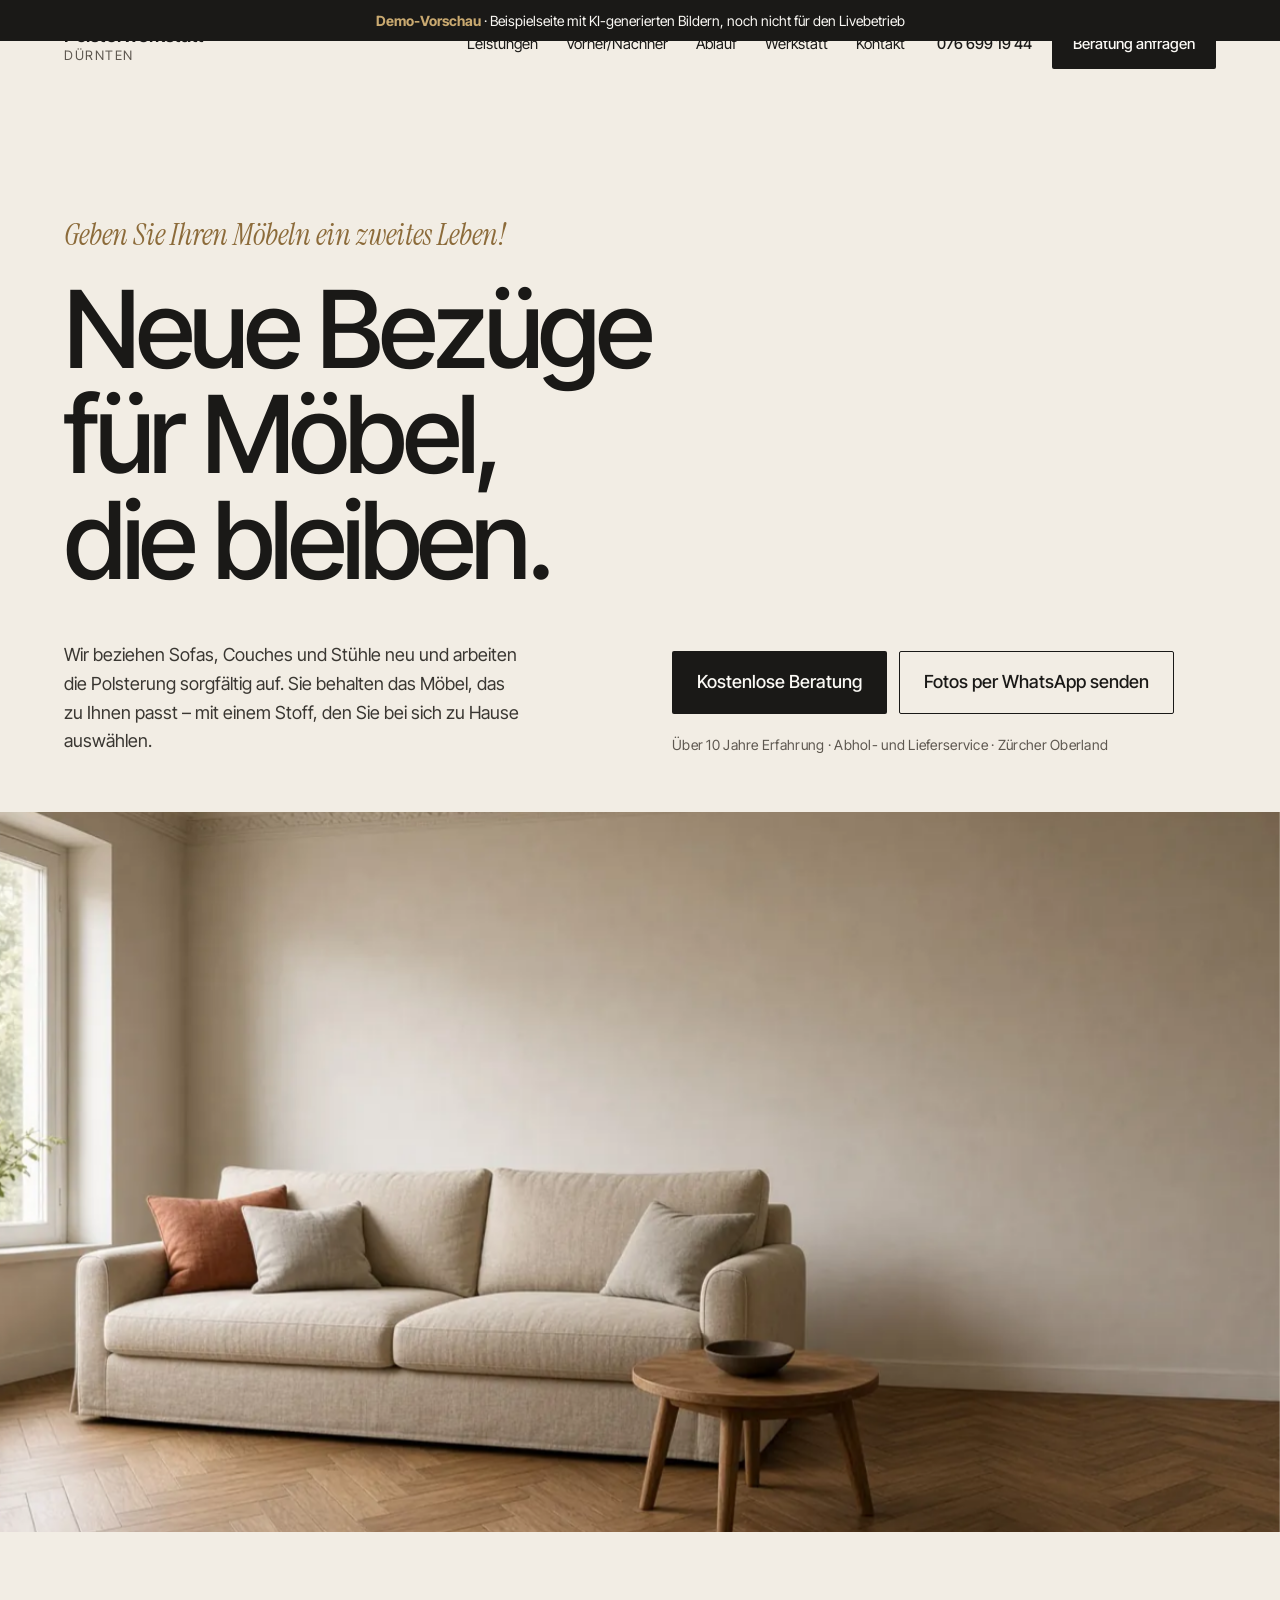
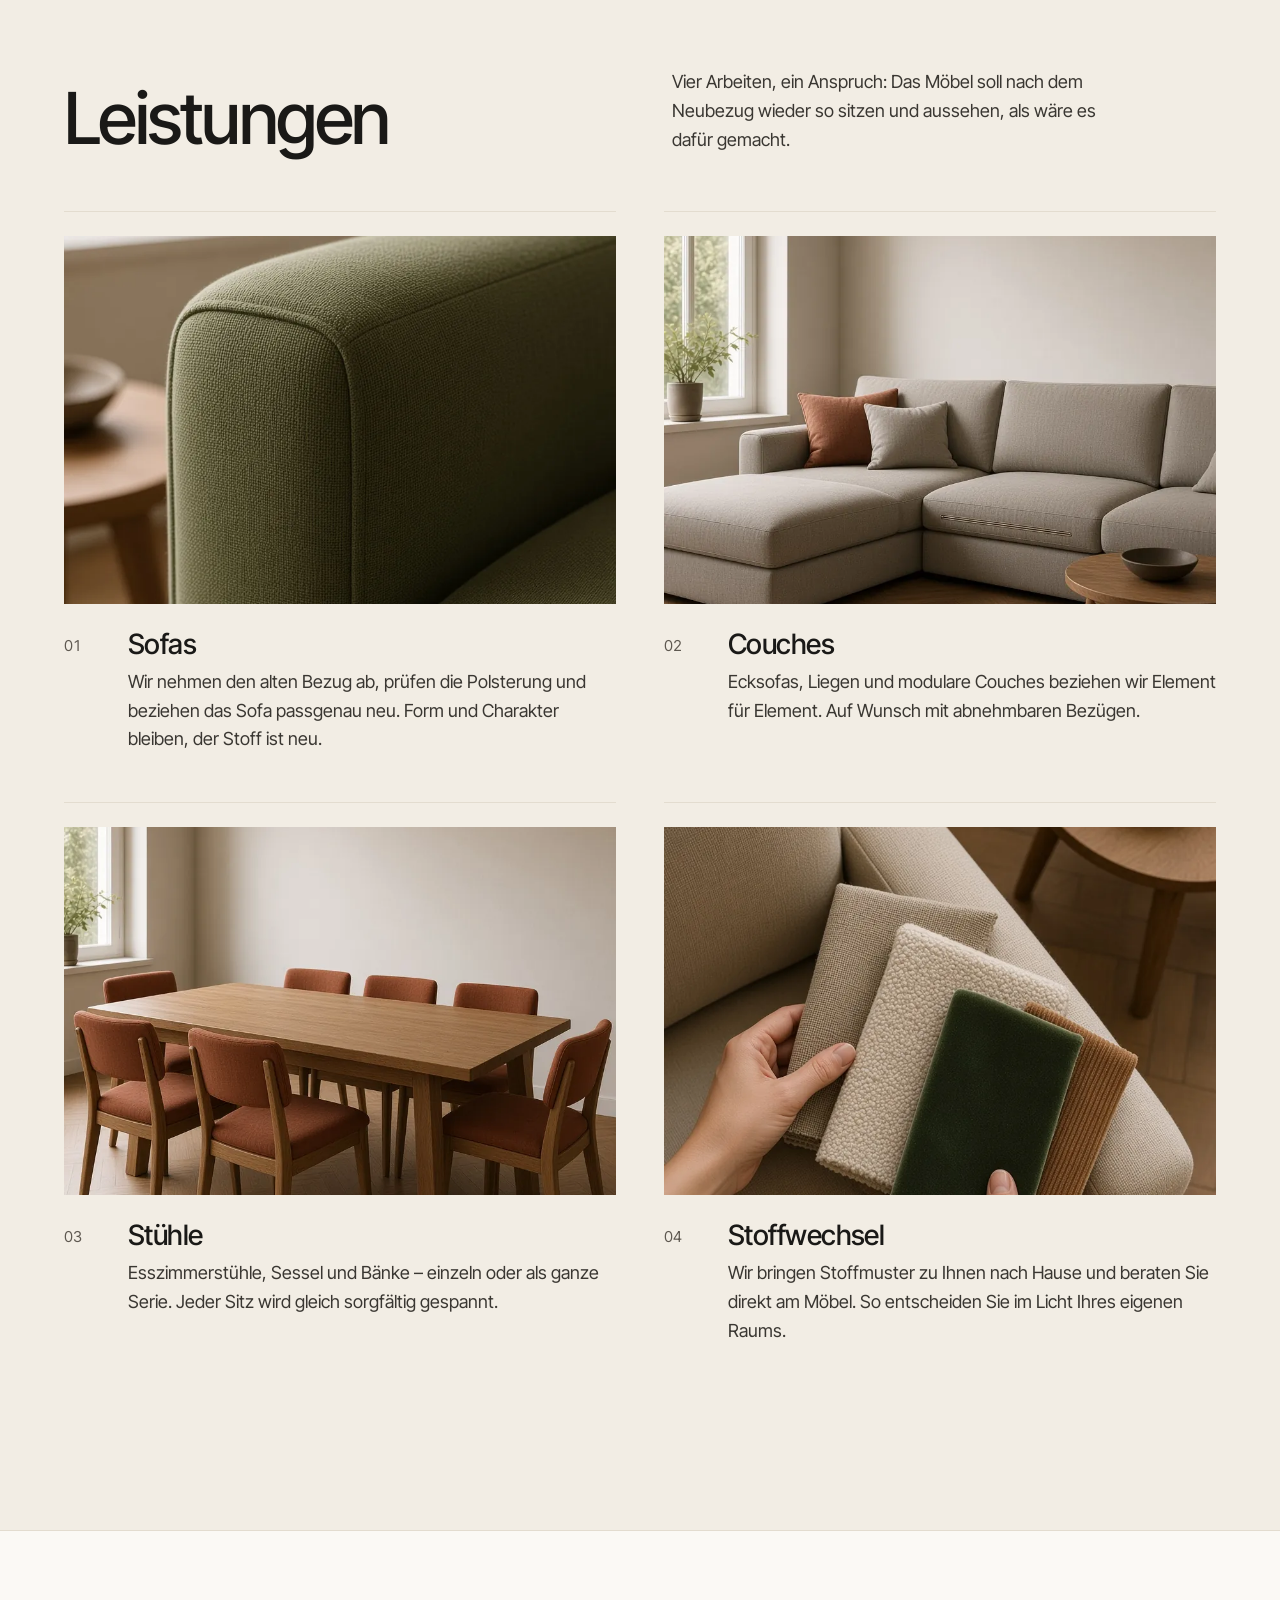
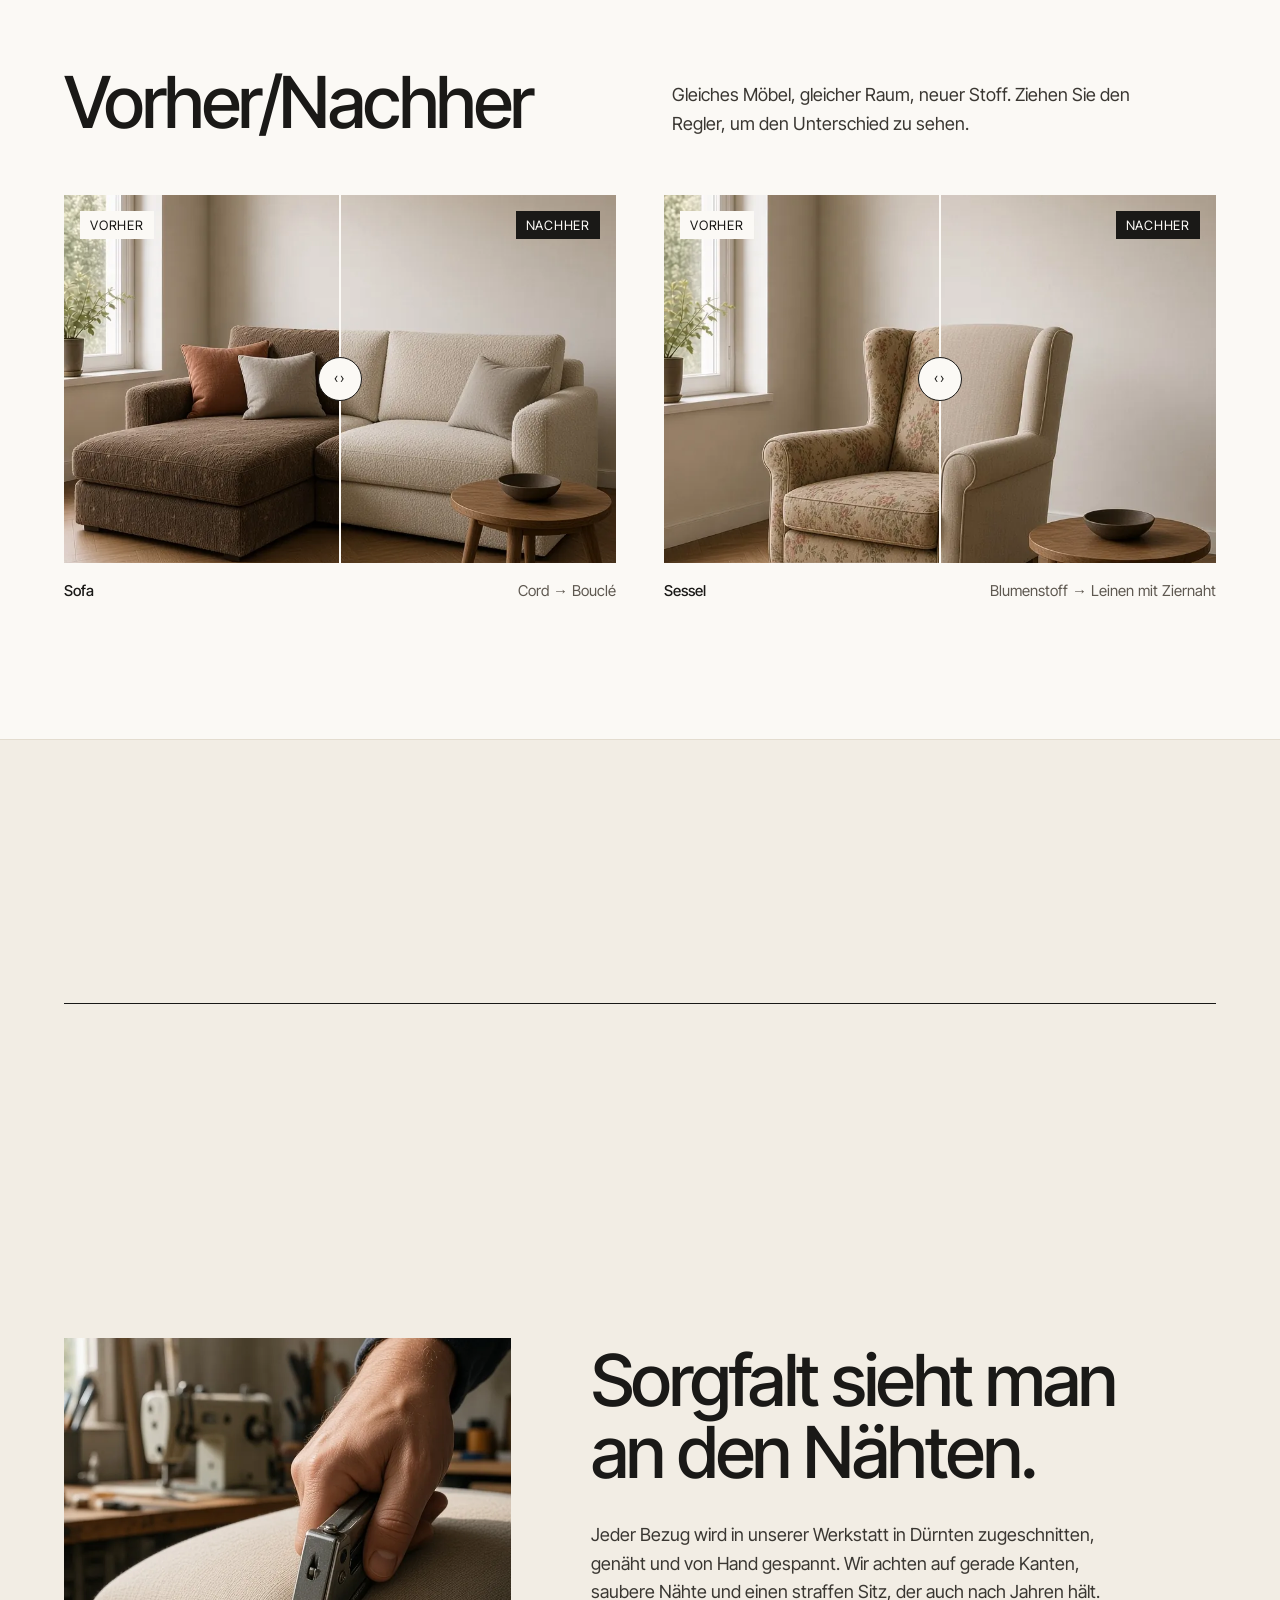
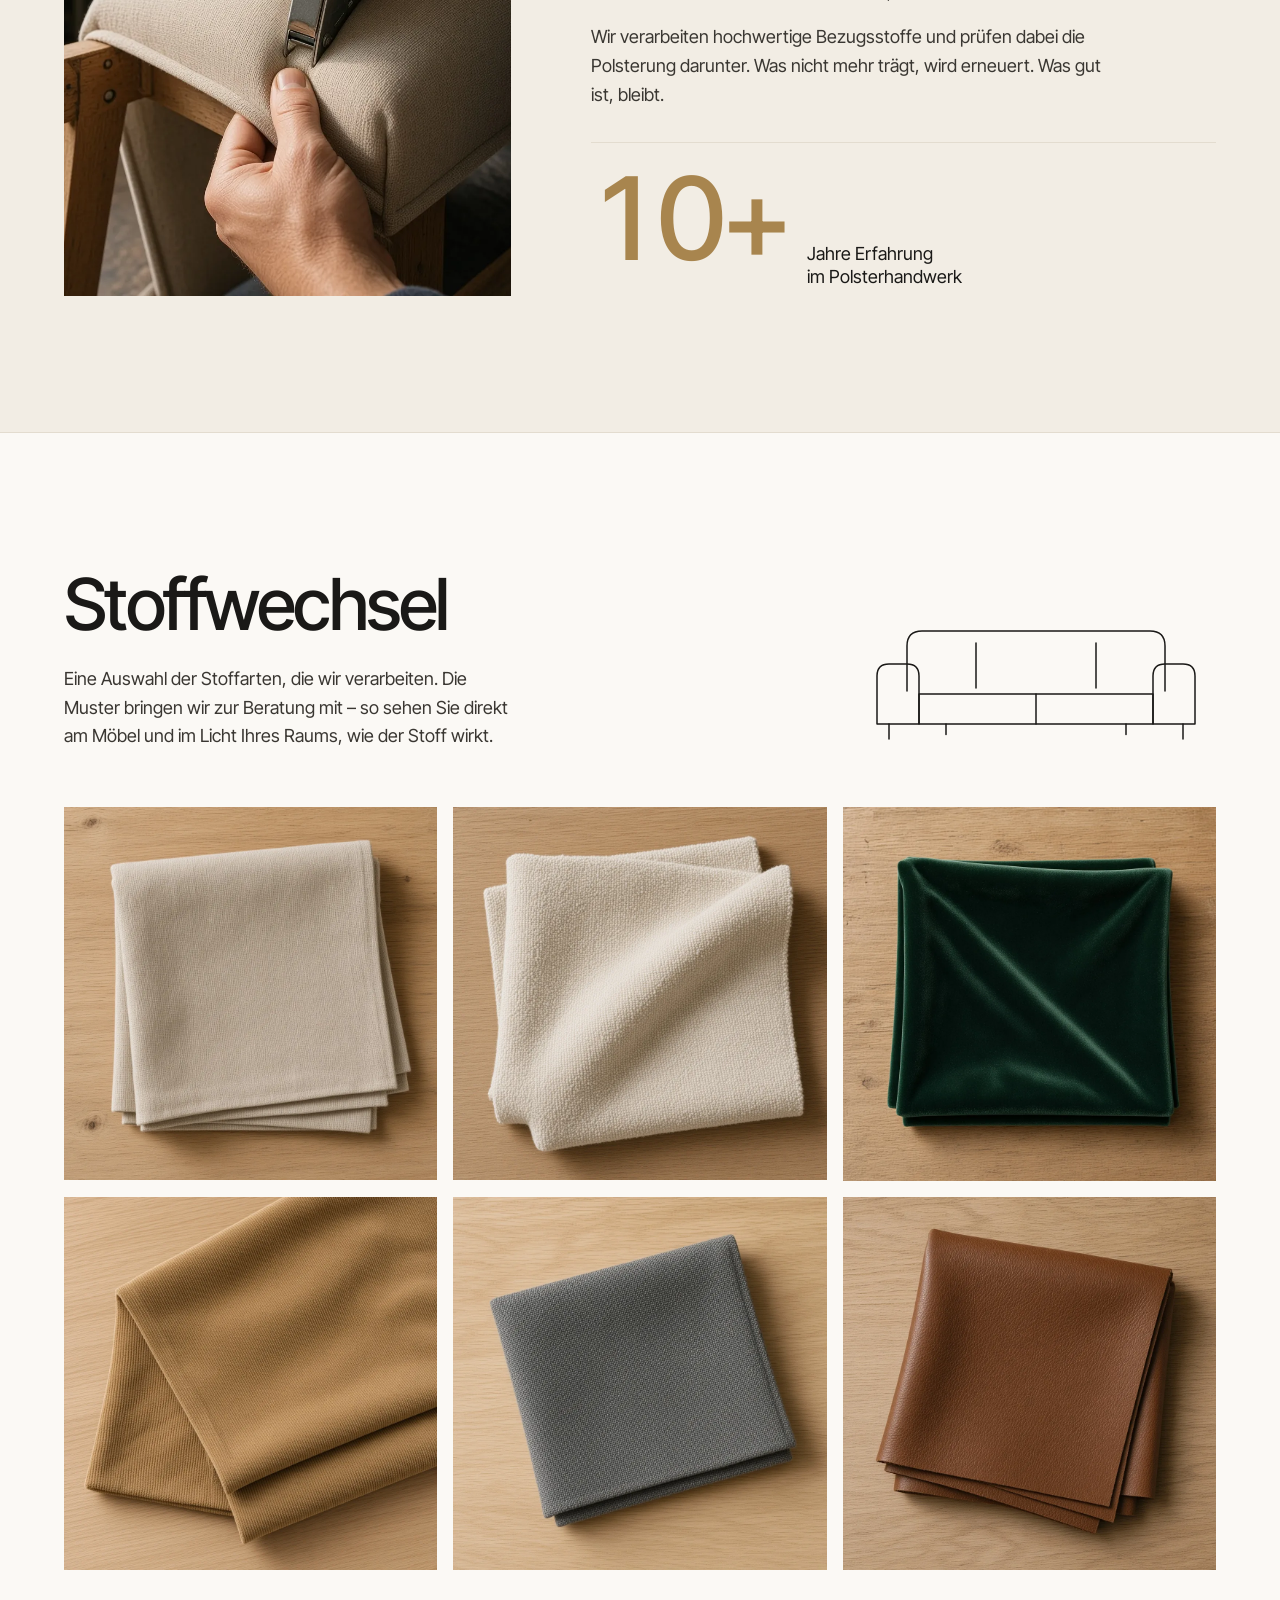
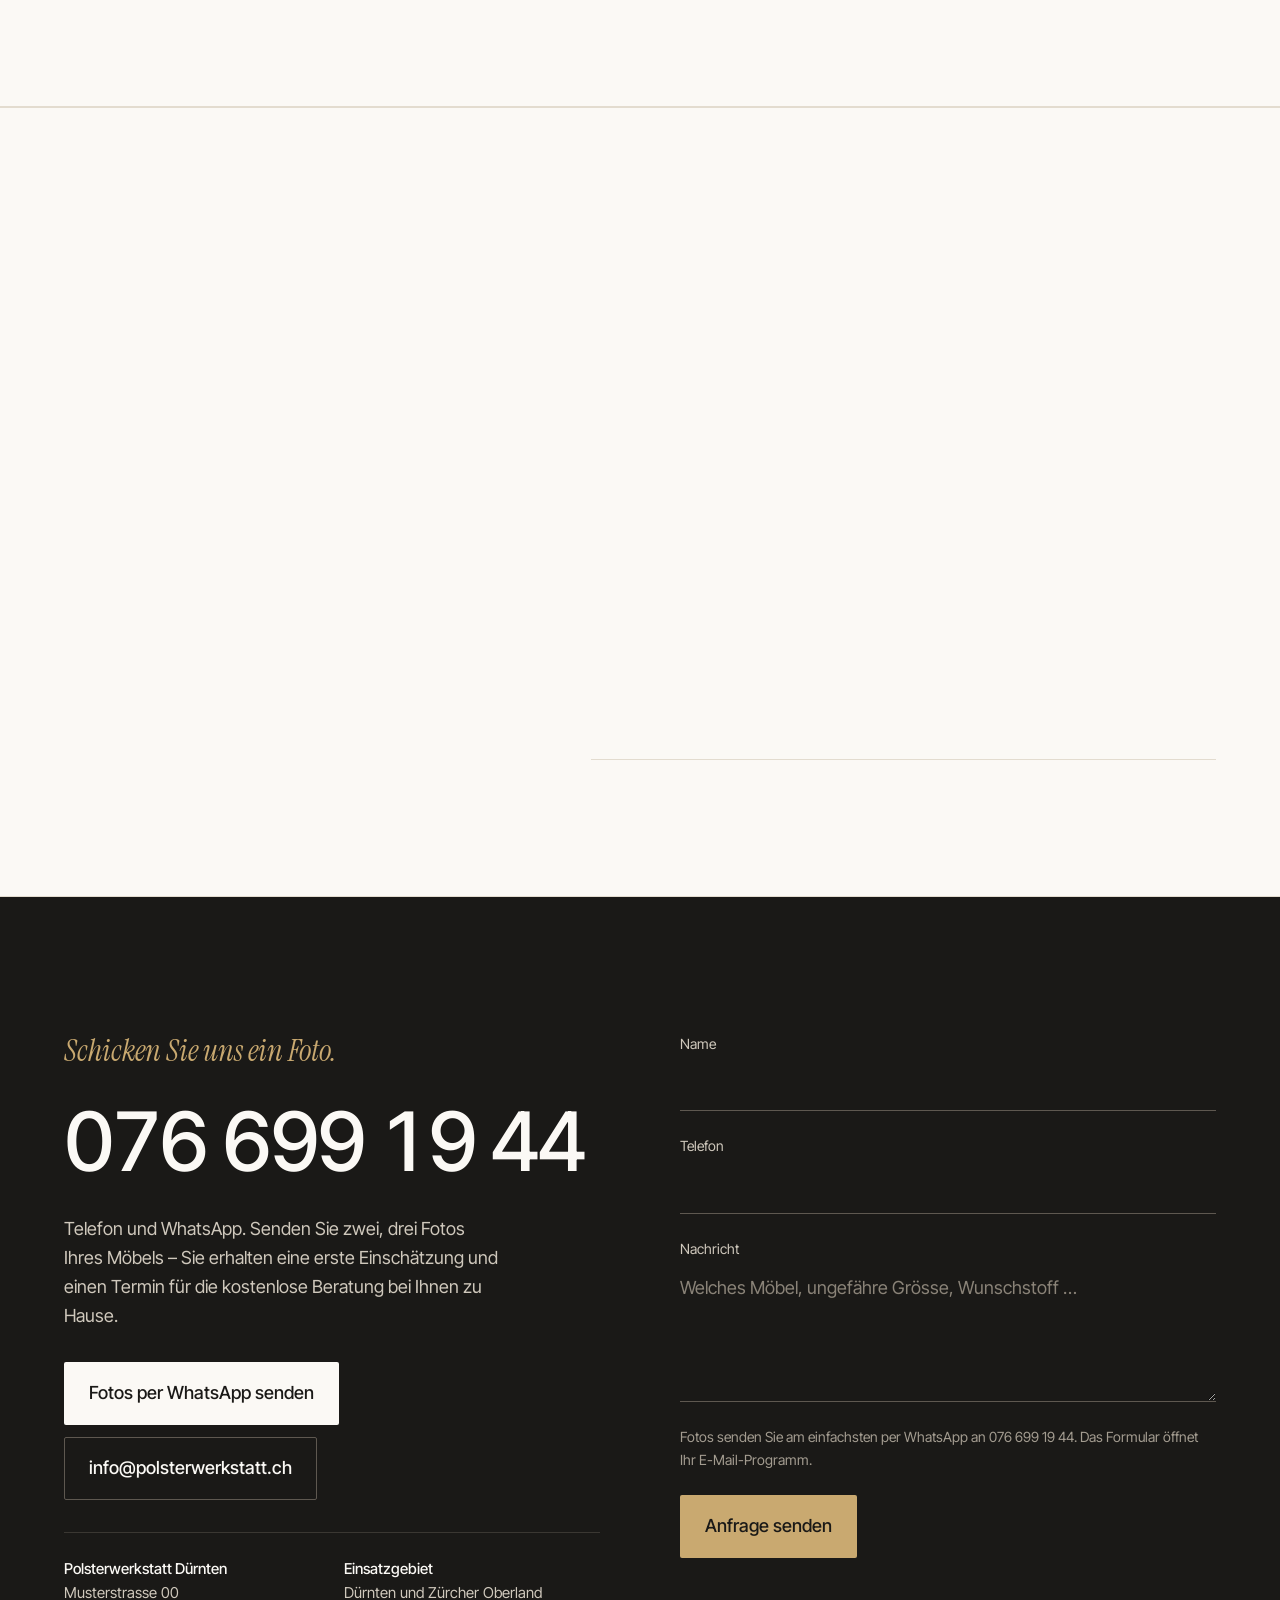
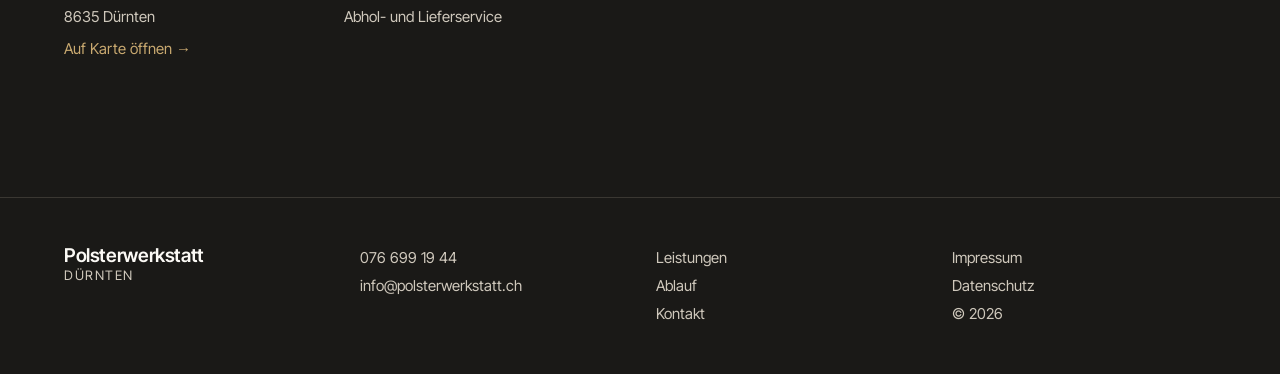
==== index.html @ 7016d3fe "Polsterwerkstatt Dürnten – Demo-Website" ====
<!DOCTYPE html>
<html lang="de-CH">
<head>
<meta charset="utf-8">
<meta name="viewport" content="width=device-width, initial-scale=1">
<title>Polsterwerkstatt Dürnten – Möbel neu beziehen im Zürcher Oberland</title>
<meta name="description" content="Sofas, Couches und Stühle neu beziehen. Kostenlose Beratung bei Ihnen zu Hause, Abhol- und Lieferservice. Über 10 Jahre Erfahrung. Dürnten und Zürcher Oberland.">
<meta property="og:type" content="website">
<meta property="og:title" content="Polsterwerkstatt Dürnten">
<meta property="og:description" content="Geben Sie Ihren Möbeln ein zweites Leben! Neubezug von Sofas, Couches und Stühlen im Zürcher Oberland.">
<meta property="og:image" content="assets/img/og-bild.jpg">
<meta property="og:locale" content="de_CH">
<meta name="theme-color" content="#F2EDE4">
<link rel="icon" href="assets/favicon.svg" type="image/svg+xml">
<link rel="preload" href="assets/fonts/InterTight-Variable.woff2" as="font" type="font/woff2" crossorigin>
<link rel="preload" href="assets/img/hero-leinensofa.webp" as="image" fetchpriority="high">
<link rel="stylesheet" href="styles.css">
<script>document.documentElement.classList.add("js")</script>
<script type="application/ld+json">
{"@context":"https://schema.org","@type":"LocalBusiness","name":"Polsterwerkstatt Dürnten","description":"Polsterarbeiten und Neubezug von Sofas, Couches und Stühlen. Kostenlose Beratung vor Ort, Abhol- und Lieferservice.","telephone":"+41766991944","email":"info@polsterwerkstatt.ch","address":{"@type":"PostalAddress","addressLocality":"Dürnten","postalCode":"8635","addressCountry":"CH"},"areaServed":["Dürnten","Zürcher Oberland"],"image":"assets/img/hero-leinensofa.webp","priceRange":"auf Anfrage"}
</script>
</head>
<body>
<div style="position:relative;z-index:60;background:#1A1917;color:#FBF9F5;font:14px/1.5 'Inter Tight','Helvetica Neue',Arial,sans-serif;text-align:center;padding:10px 16px">
<strong style="color:#C9A970">Demo-Vorschau</strong> · Beispielseite mit KI-generierten Bildern, noch nicht für den Livebetrieb
</div>

<a class="skip" href="#main">Zum Inhalt springen</a>

<header class="hdr" data-hdr>
  <div class="wrap hdr__in">
    <a href="#top" class="mark intro" style="--i:0"><span class="mark__a">Polsterwerkstatt</span><span class="mark__b">Dürnten</span></a>
    <nav class="hdr__nav" aria-label="Hauptnavigation">
      <a href="#leistungen">Leistungen</a><a href="#vorher-nachher">Vorher/Nachher</a><a href="#ablauf">Ablauf</a><a href="#werkstatt">Werkstatt</a><a href="#kontakt">Kontakt</a>
    </nav>
    <div class="hdr__cta">
      <a href="tel:+41766991944" class="hdr__tel">076 699 19 44</a>
      <a href="#kontakt" class="btn btn--dark" data-magnet>Beratung anfragen</a>
    </div>
    <a href="tel:+41766991944" class="hdr__call">Anrufen</a>
    <button class="hdr__burger" type="button" aria-expanded="false" aria-controls="menu" data-burger>Menü</button>
  </div>
</header>

<div class="menu" id="menu" hidden data-menu>
  <nav class="menu__nav" aria-label="Mobile Navigation">
    <a href="#leistungen">Leistungen</a><a href="#vorher-nachher">Vorher/Nachher</a><a href="#ablauf">Ablauf</a><a href="#werkstatt">Werkstatt</a><a href="#kontakt">Kontakt</a>
  </nav>
  <div class="menu__foot">
    <a href="tel:+41766991944" class="menu__tel">076 699 19 44</a>
    <a href="https://wa.me/41766991944?text=Gr%C3%BCezi%2C%20ich%20m%C3%B6chte%20ein%20M%C3%B6bel%20neu%20beziehen%20lassen.%20Hier%20ein%20paar%20Fotos%3A" class="btn btn--dark">Fotos per WhatsApp senden</a>
  </div>
</div>

<main id="main">
<section class="hero" id="top">
  <div class="wrap">
    <p class="claim intro" style="--i:1">Geben Sie Ihren Möbeln ein zweites Leben!</p>
    <h1 class="hero__h intro" style="--i:2">Neue Bezüge für Möbel, die bleiben.</h1>
    <div class="hero__row intro" style="--i:3">
      <p class="lead">Wir beziehen Sofas, Couches und Stühle neu und arbeiten die Polsterung sorgfältig auf. Sie behalten das Möbel, das zu Ihnen passt – mit einem Stoff, den Sie bei sich zu Hause auswählen.</p>
      <div class="hero__act">
        <div class="btns">
          <a href="#kontakt" class="btn btn--dark" data-magnet>Kostenlose Beratung</a>
          <a href="https://wa.me/41766991944?text=Gr%C3%BCezi%2C%20ich%20m%C3%B6chte%20ein%20M%C3%B6bel%20neu%20beziehen%20lassen.%20Hier%20ein%20paar%20Fotos%3A" class="btn btn--line" data-magnet>Fotos per WhatsApp senden</a>
        </div>
        <p class="trust">Über 10 Jahre Erfahrung · Abhol- und Lieferservice · Zürcher Oberland</p>
      </div>
    </div>
  </div>
  <div class="hero__img intro intro--img" style="--i:4">
    <img data-parallax src="assets/img/hero-leinensofa.webp" width="2400" height="1350" alt="Frisch mit hellem Leinen bezogenes Sofa in einer Stube mit Parkett und Tageslicht" fetchpriority="high">
  </div>
</section>

<section class="sec" id="leistungen">
  <div class="wrap">
    <div class="sec__head rv"><h2 class="h2">Leistungen</h2><p class="lead">Vier Arbeiten, ein Anspruch: Das Möbel soll nach dem Neubezug wieder so sitzen und aussehen, als wäre es dafür gemacht.</p></div>
    <div class="svc">
      <article class="svc__it rv"><div class="svc__img"><img src="assets/img/leistung-sofa.webp" width="1600" height="1067" loading="lazy" alt="Armlehne eines neu bezogenen Sofas in olivgrünem Leinen"></div><div class="svc__tx"><span class="num">01</span><div><h3>Sofas</h3><p>Wir nehmen den alten Bezug ab, prüfen die Polsterung und beziehen das Sofa passgenau neu. Form und Charakter bleiben, der Stoff ist neu.</p></div></div></article>
      <article class="svc__it rv"><div class="svc__img"><img src="assets/img/leistung-couch.webp" width="1600" height="1067" loading="lazy" alt="Grosse Ecksofa-Couch in warmgrauem Webstoff"></div><div class="svc__tx"><span class="num">02</span><div><h3>Couches</h3><p>Ecksofas, Liegen und modulare Couches beziehen wir Element für Element. Auf Wunsch mit abnehmbaren Bezügen.</p></div></div></article>
      <article class="svc__it rv"><div class="svc__img"><img src="assets/img/leistung-stuehle.webp" width="1600" height="1067" loading="lazy" alt="Sechs Esszimmerstühle mit neuen Sitzbezügen um einen Eichentisch"></div><div class="svc__tx"><span class="num">03</span><div><h3>Stühle</h3><p>Esszimmerstühle, Sessel und Bänke – einzeln oder als ganze Serie. Jeder Sitz wird gleich sorgfältig gespannt.</p></div></div></article>
      <article class="svc__it rv"><div class="svc__img"><img src="assets/img/leistung-stoffwechsel.webp" width="1600" height="1067" loading="lazy" alt="Hände legen Stoffmuster auf die Armlehne eines Sofas"></div><div class="svc__tx"><span class="num">04</span><div><h3>Stoffwechsel</h3><p>Wir bringen Stoffmuster zu Ihnen nach Hause und beraten Sie direkt am Möbel. So entscheiden Sie im Licht Ihres eigenen Raums.</p></div></div></article>
    </div>
  </div>
</section>

<section class="sec sec--paper" id="vorher-nachher">
  <div class="wrap">
    <div class="sec__head rv"><h2 class="h2">Vorher/Nachher</h2><p class="lead">Gleiches Möbel, gleicher Raum, neuer Stoff. Ziehen Sie den Regler, um den Unterschied zu sehen.</p></div>
    <div class="ba-grid">
      <figure class="rv">
        <div class="ba" data-ba style="--p:50%">
          <img src="assets/img/sofa-nachher.webp" width="1600" height="1067" loading="lazy" alt="Sofa nach dem Neubezug in hellem Bouclé">
          <img class="ba__before" src="assets/img/sofa-vorher.webp" width="1600" height="1067" loading="lazy" alt="Dasselbe Sofa vorher in abgenutztem dunklem Cord">
          <span class="ba__tag">Vorher</span><span class="ba__tag ba__tag--r">Nachher</span>
          <div class="ba__h" role="slider" tabindex="0" aria-label="Vorher/Nachher Sofa" aria-valuemin="0" aria-valuemax="100" aria-valuenow="50"><span class="ba__knob">‹›</span></div>
        </div>
        <figcaption><b>Sofa</b><span>Cord → Bouclé</span></figcaption>
      </figure>
      <figure class="rv">
        <div class="ba" data-ba style="--p:50%">
          <img src="assets/img/sessel-nachher.webp" width="1600" height="1067" loading="lazy" alt="Sessel nach dem Neubezug in Leinen mit Ziernaht">
          <img class="ba__before" src="assets/img/sessel-vorher.webp" width="1600" height="1067" loading="lazy" alt="Derselbe Sessel vorher mit altem Blumenstoff">
          <span class="ba__tag">Vorher</span><span class="ba__tag ba__tag--r">Nachher</span>
          <div class="ba__h" role="slider" tabindex="0" aria-label="Vorher/Nachher Sessel" aria-valuemin="0" aria-valuemax="100" aria-valuenow="50"><span class="ba__knob">‹›</span></div>
        </div>
        <figcaption><b>Sessel</b><span>Blumenstoff → Leinen mit Ziernaht</span></figcaption>
      </figure>
    </div>
  </div>
</section>

<section class="sec" id="ablauf">
  <div class="wrap">
    <div class="sec__head rv"><h2 class="h2">So läuft es ab</h2><p class="lead">Vom ersten Foto bis zum fertigen Möbel in Ihrer Stube. Sie müssen nichts transportieren.</p></div>
    <ol class="steps">
      <li class="rv"><span class="steps__n">01</span><h3>Fotos senden</h3><p>Schicken Sie uns per WhatsApp zwei, drei Fotos Ihres Möbels. Sie erhalten eine erste Einschätzung.</p></li>
      <li class="rv"><span class="steps__n">02</span><h3>Beratung bei Ihnen</h3><p>Wir kommen kostenlos vorbei, schauen das Möbel an und zeigen Stoffmuster vor Ort.</p></li>
      <li class="rv"><span class="steps__n">03</span><h3>Abholung und Werkstatt</h3><p>Wir holen das Möbel ab und beziehen es in unserer Werkstatt in Dürnten neu.</p></li>
      <li class="rv"><span class="steps__n">04</span><h3>Lieferung und Montage</h3><p>Wir bringen es zurück und stellen es dort auf, wo es hingehört.</p></li>
    </ol>
  </div>
</section>

<section class="sec sec--top0" id="werkstatt">
  <div class="wrap ws">
    <div class="ws__img rv"><img src="assets/img/werkstatt-haende.webp" width="1280" height="1600" loading="lazy" alt="Hände spannen Polsterstoff über einen Holzrahmen in der Werkstatt"></div>
    <div class="ws__tx">
      <h2 class="h2 rv">Sorgfalt sieht man an den Nähten.</h2>
      <div class="rv prose"><p>Jeder Bezug wird in unserer Werkstatt in Dürnten zugeschnitten, genäht und von Hand gespannt. Wir achten auf gerade Kanten, saubere Nähte und einen straffen Sitz, der auch nach Jahren hält.</p><p>Wir verarbeiten hochwertige Bezugsstoffe und prüfen dabei die Polsterung darunter. Was nicht mehr trägt, wird erneuert. Was gut ist, bleibt.</p></div>
      <div class="count rv"><span class="count__n"><span data-count="10">10</span>+</span><span>Jahre Erfahrung<br>im Polsterhandwerk</span></div>
    </div>
  </div>
</section>

<section class="sec sec--paper" id="materialien">
  <div class="wrap">
    <div class="sec__head">
      <div class="rv"><h2 class="h2">Stoffwechsel</h2><p class="lead">Eine Auswahl der Stoffarten, die wir verarbeiten. Die Muster bringen wir zur Beratung mit – so sehen Sie direkt am Möbel und im Licht Ihres Raums, wie der Stoff wirkt.</p></div>
      <svg class="sofa" data-draw viewBox="0 0 240 112" aria-hidden="true" fill="none" stroke="currentColor" stroke-width="1" stroke-linecap="round" stroke-linejoin="round">
        <path d="M34 72V42q0-10 10-10h152q10 0 10 10v30"/><path d="M14 62q0-8 8-8h12q8 0 8 8v32H14z"/><path d="M198 62q0-8 8-8h12q8 0 8 8v32h-28z"/><path d="M42 74h156v20H42z"/><path d="M120 74v20M80 40v30M160 40v30"/><path d="M22 94v10M218 94v10M60 94v7M180 94v7"/>
      </svg>
    </div>
    <ul class="sw">
      <li class="rv"><img src="assets/img/stoff-leinen.webp" width="800" height="800" loading="lazy" alt="Stoffmuster Leinen"><span>Leinen</span></li>
      <li class="rv"><img src="assets/img/stoff-boucle.webp" width="800" height="800" loading="lazy" alt="Stoffmuster Bouclé"><span>Bouclé</span></li>
      <li class="rv"><img src="assets/img/stoff-samt.webp" width="800" height="800" loading="lazy" alt="Stoffmuster Samt"><span>Samt</span></li>
      <li class="rv"><img src="assets/img/stoff-cord.webp" width="800" height="800" loading="lazy" alt="Stoffmuster Cord"><span>Cord</span></li>
      <li class="rv"><img src="assets/img/stoff-struktur.webp" width="800" height="800" loading="lazy" alt="Stoffmuster Strukturgewebe"><span>Strukturgewebe</span></li>
      <li class="rv"><img src="assets/img/stoff-kunstleder.webp" width="800" height="800" loading="lazy" alt="Stoffmuster Kunstleder"><span>Kunstleder</span></li>
    </ul>
  </div>
</section>

<!-- Kundenstimmen: «hidden» entfernen, sobald echte Zitate vorliegen -->
<section class="sec sec--line" id="stimmen" hidden>
  <div class="wrap">
    <h2 class="h3 rv">Was Kundinnen und Kunden sagen</h2>
    <div class="quotes">
      <figure class="rv"><blockquote>«[[KUNDENSTIMME 1]]»</blockquote><figcaption>[[NAME, ORT]]</figcaption></figure>
      <figure class="rv"><blockquote>«[[KUNDENSTIMME 2]]»</blockquote><figcaption>[[NAME, ORT]]</figcaption></figure>
      <figure class="rv"><blockquote>«[[KUNDENSTIMME 3]]»</blockquote><figcaption>[[NAME, ORT]]</figcaption></figure>
    </div>
  </div>
</section>

<section class="sec sec--paper sec--line" id="fragen">
  <div class="wrap faq">
    <h2 class="h2 rv">Häufige Fragen</h2>
    <div class="faq__list">
      <details class="rv" open><summary>Was kostet ein Neubezug?</summary><p>Das hängt von Grösse, Form und Stoff ab. Nach Ihren Fotos geben wir eine erste Einschätzung, nach der Beratung vor Ort ein verbindliches Angebot. Preise auf Anfrage.</p></details>
      <details class="rv"><summary>Wie lange dauert es?</summary><p>Die Dauer richtet sich nach dem Möbel und der Verfügbarkeit des Stoffs. Den Termin für Abholung und Lieferung vereinbaren wir verbindlich mit Ihnen.</p></details>
      <details class="rv"><summary>Kann ich den Stoff selbst auswählen?</summary><p>Ja. Bei der Beratung zeigen wir Ihnen Muster direkt an Ihrem Möbel – von Leinen über Bouclé und Samt bis Kunstleder. Sie entscheiden in Ruhe.</p></details>
      <details class="rv"><summary>Holen Sie die Möbel ab?</summary><p>Ja. Wir holen Ihr Möbel ab und liefern es nach dem Neubezug wieder zu Ihnen – in Dürnten und im ganzen Zürcher Oberland.</p></details>
      <details class="rv"><summary>Ist die Beratung wirklich kostenlos?</summary><p>Ja. Wir kommen zu Ihnen nach Hause, schauen das Möbel an und zeigen Stoffmuster. Die Beratung ist kostenlos und unverbindlich.</p></details>
    </div>
  </div>
</section>

<section class="sec sec--ink" id="kontakt">
  <div class="wrap kt">
    <div class="kt__l rv">
      <p class="claim claim--light">Schicken Sie uns ein Foto.</p>
      <a href="tel:+41766991944" class="kt__tel">076 699 19 44</a>
      <p class="kt__p">Telefon und WhatsApp. Senden Sie zwei, drei Fotos Ihres Möbels – Sie erhalten eine erste Einschätzung und einen Termin für die kostenlose Beratung bei Ihnen zu Hause.</p>
      <div class="btns">
        <a href="https://wa.me/41766991944?text=Gr%C3%BCezi%2C%20ich%20m%C3%B6chte%20ein%20M%C3%B6bel%20neu%20beziehen%20lassen.%20Hier%20ein%20paar%20Fotos%3A" class="btn btn--light" data-magnet>Fotos per WhatsApp senden</a>
        <a href="mailto:info@polsterwerkstatt.ch" class="btn btn--ghost">info@polsterwerkstatt.ch</a>
      </div>
      <div class="kt__info">
        <div><b>Polsterwerkstatt Dürnten</b><span>Musterstrasse 00</span><span>8635 Dürnten</span><a href="https://www.google.com/maps/search/?api=1&amp;query=D%C3%BCrnten">Auf Karte öffnen →</a></div>
        <div><b>Einsatzgebiet</b><span>Dürnten und Zürcher Oberland</span><span>Abhol- und Lieferservice</span></div>
      </div>
    </div>
    <form class="form rv" data-form>
      <label>Name<input name="name" required autocomplete="name"></label>
      <label>Telefon<input name="tel" type="tel" required autocomplete="tel"></label>
      <label>Nachricht<textarea name="msg" rows="4" placeholder="Welches Möbel, ungefähre Grösse, Wunschstoff …"></textarea></label>
      <p class="form__hint">Fotos senden Sie am einfachsten per WhatsApp an 076 699 19 44. Das Formular öffnet Ihr E-Mail-Programm.</p>
      <button type="submit" class="btn btn--brass">Anfrage senden</button>
    </form>
  </div>
</section>
</main>

<footer class="ft" data-footer>
  <div class="wrap ft__in">
    <div class="mark mark--light"><span class="mark__a">Polsterwerkstatt</span><span class="mark__b">Dürnten</span></div>
    <div class="ft__col"><a href="tel:+41766991944">076 699 19 44</a><a href="mailto:info@polsterwerkstatt.ch">info@polsterwerkstatt.ch</a></div>
    <nav class="ft__col" aria-label="Footer"><a href="#leistungen">Leistungen</a><a href="#ablauf">Ablauf</a><a href="#kontakt">Kontakt</a></nav>
    <div class="ft__col"><a href="impressum.html">Impressum</a><a href="datenschutz.html">Datenschutz</a><span>© <span data-year>2026</span></span></div>
  </div>
</footer>

<a class="fab" data-fab href="https://wa.me/41766991944?text=Gr%C3%BCezi%2C%20ich%20m%C3%B6chte%20ein%20M%C3%B6bel%20neu%20beziehen%20lassen.%20Hier%20ein%20paar%20Fotos%3A">WhatsApp</a>

<script src="script.js" defer></script>
</body>
</html>
---- styles.css ----
@font-face{font-family:"Inter Tight";src:url("assets/fonts/InterTight-Variable.woff2") format("woff2");font-weight:100 900;font-display:swap}
@font-face{font-family:"Instrument Serif";src:url("assets/fonts/InstrumentSerif-Italic.woff2") format("woff2");font-style:italic;font-display:swap}
@font-face{font-family:"Instrument Serif";src:url("assets/fonts/InstrumentSerif-Regular.woff2") format("woff2");font-style:normal;font-display:swap}

:root{
  --leinen:#F2EDE4;--papier:#FBF9F5;--kohle:#1A1917;--text2:#3A3732;--muted:#5E5850;
  --messing:#A8854E;--messing-text:#8C6B3A;--messing-hell:#C9A970;--terra:#99503A;--linie:#E3DCCF;
  --sans:"Inter Tight","Helvetica Neue",Arial,sans-serif;--serif:"Instrument Serif",Georgia,serif;
  --ease:cubic-bezier(0.22,1,0.36,1);--pad:24px;--sec:88px;
}
@media (min-width:640px){:root{--sec:120px}}
@media (min-width:1024px){:root{--pad:64px;--sec:136px}}

*,*::before,*::after{box-sizing:border-box}
html{scroll-behavior:smooth;-webkit-text-size-adjust:100%}
body{margin:0;background:var(--leinen);color:var(--kohle);font:17px/1.6 var(--sans);-webkit-font-smoothing:antialiased}
@media (min-width:1024px){body{font-size:18px}}
img{display:block;max-width:100%;height:auto}
a{color:inherit;text-decoration:none}
a:hover{color:var(--terra)}
:focus-visible{outline:2px solid var(--terra);outline-offset:3px}
h1,h2,h3,p,ol,ul,figure,blockquote{margin:0}
.skip{position:absolute;left:-999px;top:8px;background:var(--kohle);color:var(--papier);padding:8px 12px;z-index:100}
.skip:focus{left:8px}
.wrap{max-width:1280px;margin:0 auto;padding:0 var(--pad)}
section[id]{scroll-margin-top:64px}

/* Wortmarke */
.mark{display:flex;flex-direction:column;line-height:1;margin-right:auto}
.mark__a{font-weight:600;font-size:19px;letter-spacing:-0.02em}
.mark__b{font-size:13px;letter-spacing:0.12em;text-transform:uppercase;color:var(--muted);margin-top:4px}
.mark--light .mark__a{color:var(--papier)}.mark--light .mark__b{color:#CFC8BC}

/* Buttons */
.btns{display:flex;flex-wrap:wrap;gap:12px}
.btn{display:inline-block;padding:16px 24px;border-radius:2px;font-weight:500;line-height:1.2;border:1px solid transparent;cursor:pointer;font:inherit;font-weight:500;
  transition:box-shadow .5s var(--ease),color .4s,transform .4s var(--ease),border-color .4s}
.btn--dark{background:var(--kohle);color:var(--papier);box-shadow:inset 0 0 0 0 var(--messing-text)}
.btn--dark:hover{color:var(--papier);box-shadow:inset 0 -4em 0 0 var(--messing-text)}
.btn--line{border-color:var(--kohle);box-shadow:inset 0 0 0 0 var(--kohle)}
.btn--line:hover{color:var(--papier);box-shadow:inset 0 -4em 0 0 var(--kohle)}
.btn--light{background:var(--papier);color:var(--kohle);box-shadow:inset 0 0 0 0 var(--messing-hell)}
.btn--light:hover{color:var(--kohle);box-shadow:inset 0 -4em 0 0 var(--messing-hell)}
.btn--ghost{border-color:var(--muted);color:var(--papier)}
.btn--ghost:hover{border-color:var(--papier);color:var(--papier)}
.btn--brass{background:var(--messing-hell);color:var(--kohle);box-shadow:inset 0 0 0 0 var(--papier)}
.btn--brass:hover{color:var(--kohle);box-shadow:inset 0 -4em 0 0 var(--papier)}

/* Header */
.hdr{position:fixed;inset:0 0 auto;z-index:50;border-bottom:1px solid transparent;transition:transform .6s var(--ease),background .4s,border-color .4s}
.hdr__in{height:72px;display:flex;align-items:center;gap:24px;transition:height .5s var(--ease)}
.hdr.is-scrolled{background:rgba(242,237,228,.97);border-color:var(--linie)}
.hdr.is-scrolled .hdr__in{height:60px}
.hdr.is-hidden{transform:translateY(-100%)}
.hdr__nav,.hdr__cta{display:none}
.hdr__call{font-size:15px;font-weight:500}
.hdr__burger{height:44px;padding:0 16px;border:1px solid var(--kohle);background:none;border-radius:2px;font:inherit;font-size:15px;cursor:pointer}
@media (min-width:1180px){
  .hdr__in{height:88px;gap:32px}.hdr.is-scrolled .hdr__in{height:64px}
  .hdr__nav{display:flex;gap:28px;font-size:15px}
  .hdr__cta{display:flex;align-items:center;gap:20px;overflow:hidden;max-width:420px;transition:max-width .6s var(--ease),opacity .4s}
  .hdr__cta .btn{padding:12px 20px;font-size:15px;white-space:nowrap}
  .hdr__tel{font-size:15px;font-weight:500;white-space:nowrap}
  .hdr.is-scrolled .hdr__cta{max-width:0;opacity:0}
  .hdr__call,.hdr__burger{display:none}
}
.menu{position:fixed;inset:0;z-index:40;background:var(--leinen);padding:120px var(--pad) 40px;display:flex;flex-direction:column;justify-content:space-between}
.menu[hidden]{display:none}
.menu__nav{display:flex;flex-direction:column;gap:8px;font-size:40px;font-weight:500;letter-spacing:-0.03em;line-height:1.15}
.menu__foot{display:flex;flex-direction:column;gap:12px;border-top:1px solid var(--linie);padding-top:24px}
.menu__tel{font-size:24px;font-weight:500}
.menu__foot .btn{text-align:center}

/* Typo */
.claim{font-family:var(--serif);font-style:italic;font-size:clamp(22px,2.4vw,30px);line-height:1.2;color:var(--messing-text)}
.claim--light{color:var(--messing-hell)}
.h2{font-weight:500;font-size:clamp(40px,5.6vw,80px);line-height:1;letter-spacing:-0.035em;text-wrap:balance}
.h3{font-weight:500;font-size:clamp(32px,3.6vw,48px);line-height:1.05;letter-spacing:-0.03em;margin-bottom:48px}
.lead{max-width:46ch;color:var(--text2)}
h3{font-weight:500;font-size:22px;letter-spacing:-0.015em;line-height:1.2;margin-bottom:8px}

/* Hero */
.hero{padding-top:128px}
@media (min-width:640px){.hero{padding-top:176px}}
.hero .claim{margin-bottom:24px}
.hero__h{font-weight:500;font-size:clamp(44px,8.4vw,112px);line-height:.98;letter-spacing:-0.04em;max-width:11ch;text-wrap:balance}
.hero__row{display:grid;gap:32px;margin-top:48px;padding-bottom:56px;align-items:end}
.hero__act{display:flex;flex-direction:column;gap:20px;align-items:flex-start}
.trust{font-size:14px;letter-spacing:.02em;color:var(--muted)}
.hero__img{position:relative;aspect-ratio:16/9;max-height:88vh;width:100%;overflow:hidden;background:var(--linie)}
.hero__img img{position:absolute;left:0;top:-4%;width:100%;height:108%;object-fit:cover;will-change:transform}
@media (min-width:1024px){.hero__row{grid-template-columns:1fr 1fr;gap:64px}}

/* Sektionen */
.sec{padding:var(--sec) 0}
.sec--top0{padding-top:0}
.sec--paper{background:var(--papier);border-top:1px solid var(--linie);border-bottom:1px solid var(--linie)}
.sec--line{border-top:1px solid var(--linie)}
.sec--ink{background:var(--kohle);color:var(--papier)}
.sec__head{display:grid;gap:24px;align-items:end;margin-bottom:56px}
.sec__head > div{display:flex;flex-direction:column;gap:24px}
@media (min-width:1024px){.sec__head{grid-template-columns:1fr 1fr;gap:64px}}

/* Leistungen */
.svc{display:grid;gap:0 48px}
@media (min-width:900px){.svc{grid-template-columns:1fr 1fr}}
.svc__it{position:relative;border-top:1px solid var(--linie);padding:24px 0 48px}
.svc__it::before{content:"";position:absolute;left:0;top:-1px;height:1px;width:0;background:var(--kohle);transition:width .7s var(--ease)}
.svc__img{aspect-ratio:3/2;overflow:hidden;background:var(--linie)}
.svc__img img{width:100%;height:100%;object-fit:cover;transition:transform .8s var(--ease)}
.svc__tx{display:grid;grid-template-columns:56px 1fr;gap:0 8px;margin-top:24px}
.svc__tx h3{font-size:28px;letter-spacing:-0.02em;line-height:1.15}
.svc__tx p{max-width:52ch;color:var(--text2)}
.num{font-size:15px;font-variant-numeric:tabular-nums;color:var(--muted);padding-top:6px;transition:color .4s}
@media (hover:hover){
  .svc__it:hover::before{width:100%}
  .svc__it:hover .svc__img img{transform:scale(1.04)}
  .svc__it:hover .num{color:var(--messing-text)}
}

/* Vorher/Nachher */
.ba-grid{display:grid;gap:48px}
@media (min-width:900px){.ba-grid{grid-template-columns:1fr 1fr}}
.ba{position:relative;aspect-ratio:3/2;overflow:hidden;background:var(--linie);user-select:none;touch-action:pan-y}
.ba img{position:absolute;inset:0;width:100%;height:100%;object-fit:cover;pointer-events:none}
.ba__before{clip-path:inset(0 calc(100% - var(--p)) 0 0)}
.ba__tag{position:absolute;left:16px;top:16px;padding:4px 10px;background:var(--papier);font-size:13px;letter-spacing:.06em;text-transform:uppercase}
.ba__tag--r{left:auto;right:16px;background:var(--kohle);color:var(--papier)}
.ba__h{position:absolute;top:0;bottom:0;left:var(--p);width:48px;margin-left:-24px;cursor:ew-resize;display:flex;justify-content:center;touch-action:none}
.ba__h::before{content:"";width:2px;height:100%;background:var(--papier)}
.ba__knob{position:absolute;top:50%;width:44px;height:44px;margin-top:-22px;border-radius:50%;background:var(--papier);border:1px solid var(--kohle);display:flex;align-items:center;justify-content:center;font-size:14px;letter-spacing:2px}
.ba-grid figcaption{display:flex;justify-content:space-between;gap:16px;margin-top:16px;font-size:15px;color:var(--muted)}
.ba-grid figcaption b{color:var(--kohle);font-weight:500}

/* Ablauf */
.steps{list-style:none;padding:0;display:grid;gap:40px;border-left:1px solid var(--kohle);margin-left:20px}
.steps li{position:relative;padding-left:40px}
.steps__n{position:absolute;left:-20px;top:-6px;width:40px;height:40px;border-radius:50%;background:var(--leinen);border:1px solid var(--kohle);display:flex;align-items:center;justify-content:center;font-size:14px;font-variant-numeric:tabular-nums}
.steps p{color:var(--text2);max-width:32ch}
@media (min-width:900px){
  .steps{grid-template-columns:repeat(4,minmax(0,1fr));border-left:0;border-top:1px solid var(--kohle);margin-left:0}
  .steps li{padding:48px 0 0}
  .steps__n{left:0;top:-20px}
}

/* Werkstatt */
.ws{display:grid;gap:48px;align-items:center}
.ws__img{aspect-ratio:4/5;max-height:760px;overflow:hidden;background:var(--linie)}
.ws__img img{width:100%;height:100%;object-fit:cover}
.ws__tx{display:flex;flex-direction:column;gap:32px}
.prose{display:flex;flex-direction:column;gap:16px;max-width:52ch;color:var(--text2)}
.count{display:flex;align-items:baseline;gap:20px;border-top:1px solid var(--linie);padding-top:24px;line-height:1.3}
.count__n{font-size:clamp(72px,9vw,128px);font-weight:500;letter-spacing:-0.05em;line-height:.9;color:var(--messing);font-variant-numeric:tabular-nums}
@media (min-width:900px){.ws{grid-template-columns:5fr 7fr;gap:80px}}

/* Stoffe */
.sofa{width:100%;max-width:360px;justify-self:end;color:var(--kohle);overflow:visible}
.sw{list-style:none;padding:0;display:grid;grid-template-columns:repeat(2,minmax(0,1fr));gap:16px}
@media (min-width:640px){.sw{grid-template-columns:repeat(3,minmax(0,1fr))}}
.sw li{position:relative;aspect-ratio:1;overflow:hidden;background:var(--linie)}
.sw img{width:100%;height:100%;object-fit:cover;transition:transform .8s var(--ease)}
.sw li::after{content:"";position:absolute;inset:0;border:1px solid var(--kohle);opacity:0;transition:opacity .4s}
.sw span{position:absolute;left:0;right:0;bottom:0;padding:12px 16px;background:var(--papier);font-size:15px;font-weight:500}
@media (hover:hover){
  .sw span{transform:translateY(101%);transition:transform .6s var(--ease)}
  .sw li:hover img{transform:scale(1.06)}
  .sw li:hover::after{opacity:1}
  .sw li:hover span{transform:none}
}

/* Stimmen */
.quotes{display:grid;gap:0 48px}
@media (min-width:900px){.quotes{grid-template-columns:repeat(3,1fr)}}
.quotes figure{border-top:1px solid var(--linie);padding:32px 0}
.quotes blockquote{font-family:var(--serif);font-size:clamp(24px,2.2vw,30px);line-height:1.25}
.quotes figcaption{margin-top:20px;font-size:15px;color:var(--muted)}

/* FAQ */
.faq{display:grid;gap:40px 80px;align-items:start}
@media (min-width:1024px){.faq{grid-template-columns:5fr 7fr}}
.faq__list{border-bottom:1px solid var(--linie)}
.faq details{border-top:1px solid var(--linie)}
.faq summary{list-style:none;display:flex;justify-content:space-between;align-items:center;gap:24px;padding:24px 0;cursor:pointer;font-size:20px;font-weight:500;letter-spacing:-0.01em}
.faq summary::-webkit-details-marker{display:none}
.faq summary::after{content:"+";font-size:24px;font-weight:400;line-height:1;transition:transform .5s var(--ease)}
.faq details[open] summary::after{transform:rotate(45deg)}
.faq summary:hover{color:var(--terra)}
.faq details p{padding:0 48px 24px 0;max-width:60ch;color:var(--text2)}

/* Kontakt */
.kt{display:grid;gap:56px 80px}
@media (min-width:1024px){.kt{grid-template-columns:1fr 1fr}}
.kt__l{display:flex;flex-direction:column;gap:32px}
.kt__tel{font-weight:500;font-size:clamp(44px,6.4vw,92px);line-height:1;letter-spacing:-0.04em;font-variant-numeric:tabular-nums}
.kt__tel:hover{color:var(--messing-hell)}
.kt__p{max-width:44ch;color:#CFC8BC}
.kt__info{display:grid;grid-template-columns:repeat(auto-fit,minmax(180px,1fr));gap:24px;border-top:1px solid #3A3732;padding-top:24px;font-size:15px;color:#CFC8BC}
.kt__info div{display:flex;flex-direction:column}
.kt__info b{color:var(--papier);font-weight:500}
.kt__info a{color:var(--messing-hell);margin-top:8px}
.form{display:flex;flex-direction:column;gap:24px}
.form label{display:flex;flex-direction:column;gap:4px;font-size:14px;color:#CFC8BC}
.form input,.form textarea{background:transparent;border:0;border-bottom:1px solid var(--muted);padding:10px 0 12px;font:inherit;font-size:18px;color:var(--papier);border-radius:0;resize:vertical}
.form input:focus,.form textarea:focus{outline:none;border-bottom-color:var(--messing-hell)}
.form textarea::placeholder{color:#8A8378}
.form__hint{font-size:14px;color:#A39C90}
.form .btn{align-self:flex-start}

/* Footer */
.ft{background:var(--kohle);color:#CFC8BC;border-top:1px solid #3A3732}
.ft__in{padding-top:48px;padding-bottom:48px;display:grid;grid-template-columns:repeat(auto-fit,minmax(200px,1fr));gap:32px;font-size:15px}
.ft__col{display:flex;flex-direction:column;gap:4px}
.ft a:hover{color:var(--papier)}

/* WhatsApp-Button */
.fab{position:fixed;right:24px;bottom:24px;z-index:30;padding:14px 20px;background:var(--kohle);color:var(--papier);border-radius:2px;font-size:15px;font-weight:500;box-shadow:0 2px 8px rgba(26,25,23,.18);opacity:0;transform:translateY(16px);pointer-events:none;transition:opacity .5s,transform .6s var(--ease)}
.fab.is-on{opacity:1;transform:none;pointer-events:auto}
.fab:hover{color:var(--messing-hell)}

/* Bewegung */
.js .intro{opacity:0;transform:translateY(16px)}
.js .intro--img{transform:none}
.js .is-in.intro,.js .intro.is-in{opacity:1;transform:none;transition:opacity .8s var(--ease) calc(var(--i)*140ms),transform .8s var(--ease) calc(var(--i)*140ms)}
.js .intro--img.is-in{transition-delay:720ms}
.js .rv{opacity:0;transform:translateY(24px)}
.js .rv.is-in{opacity:1;transform:none;transition:opacity .7s var(--ease) var(--d,0ms),transform .7s var(--ease) var(--d,0ms)}

@media (prefers-reduced-motion:reduce){
  html{scroll-behavior:auto}
  *,*::before,*::after{transition-duration:1ms!important;transition-delay:0ms!important}
  .js .intro,.js .rv{transform:none!important}
  .js .intro.is-in,.js .rv.is-in{transition:opacity .4s linear!important}
}
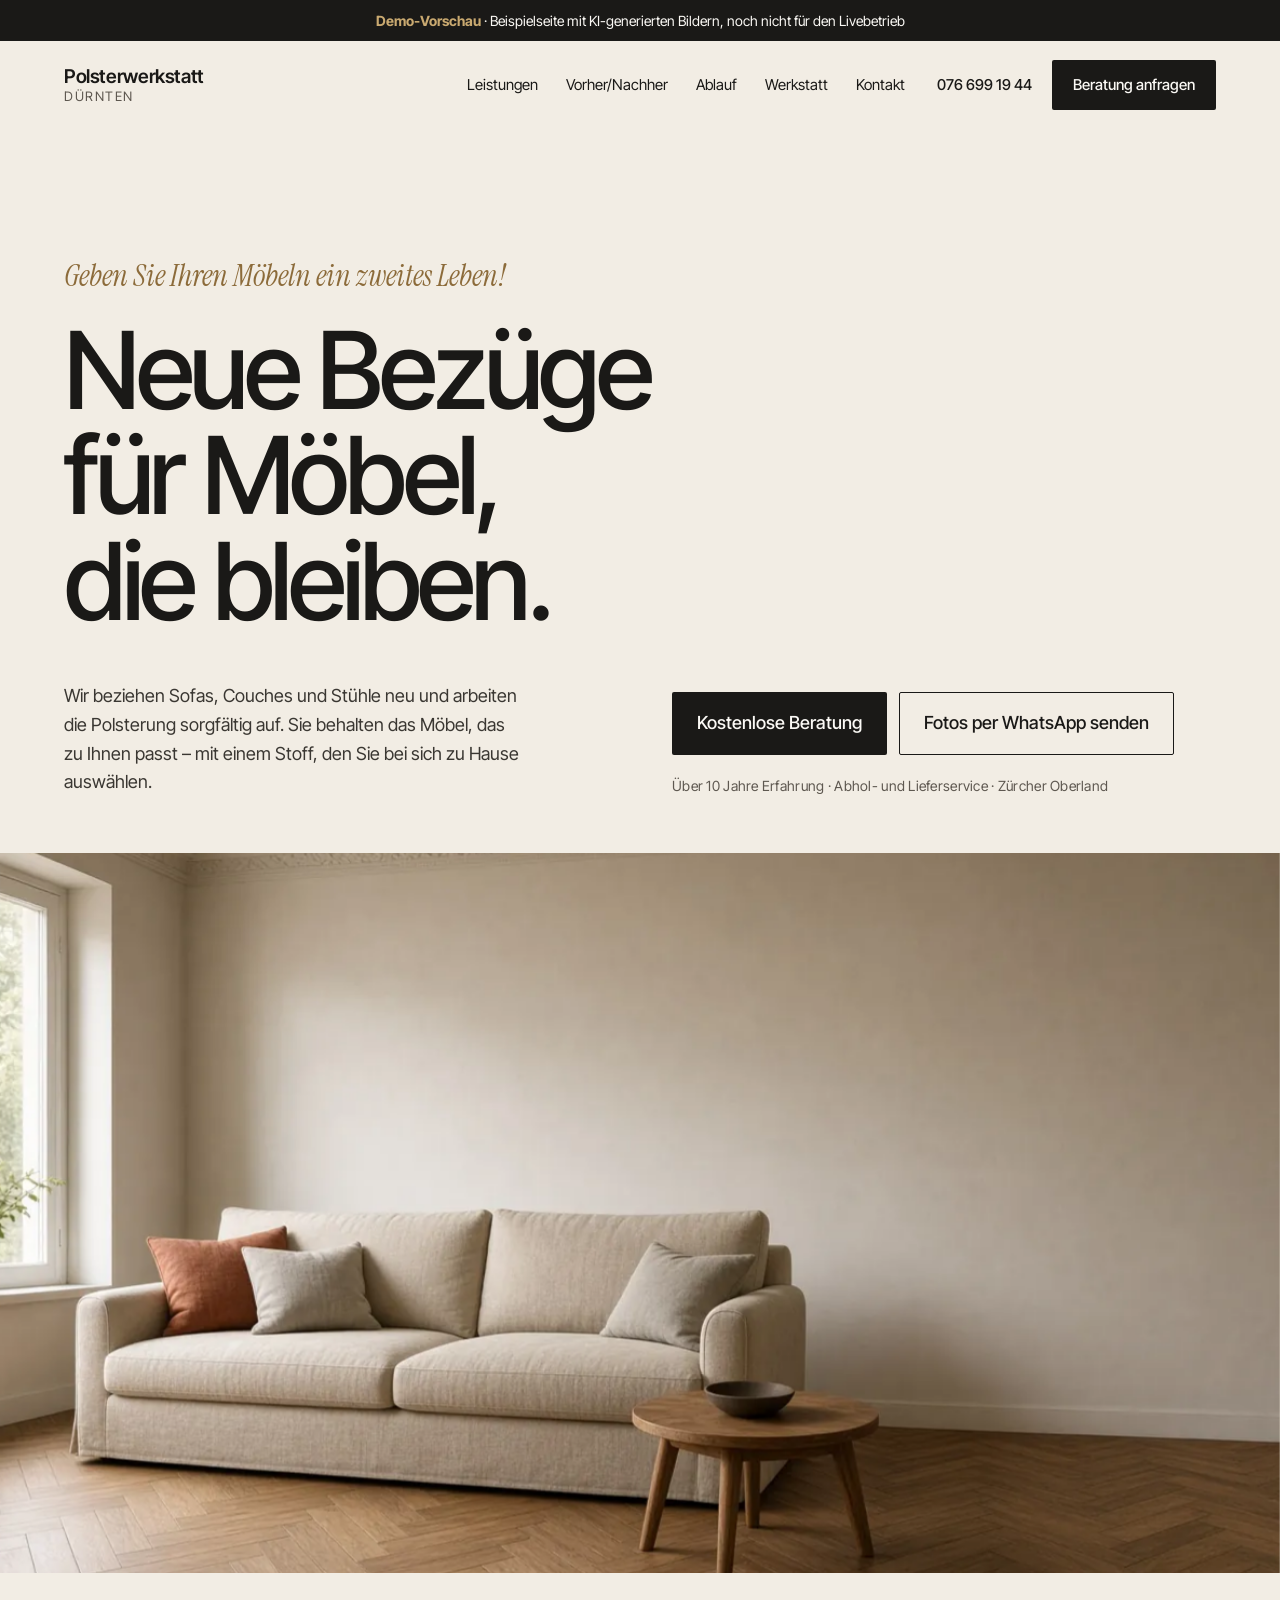
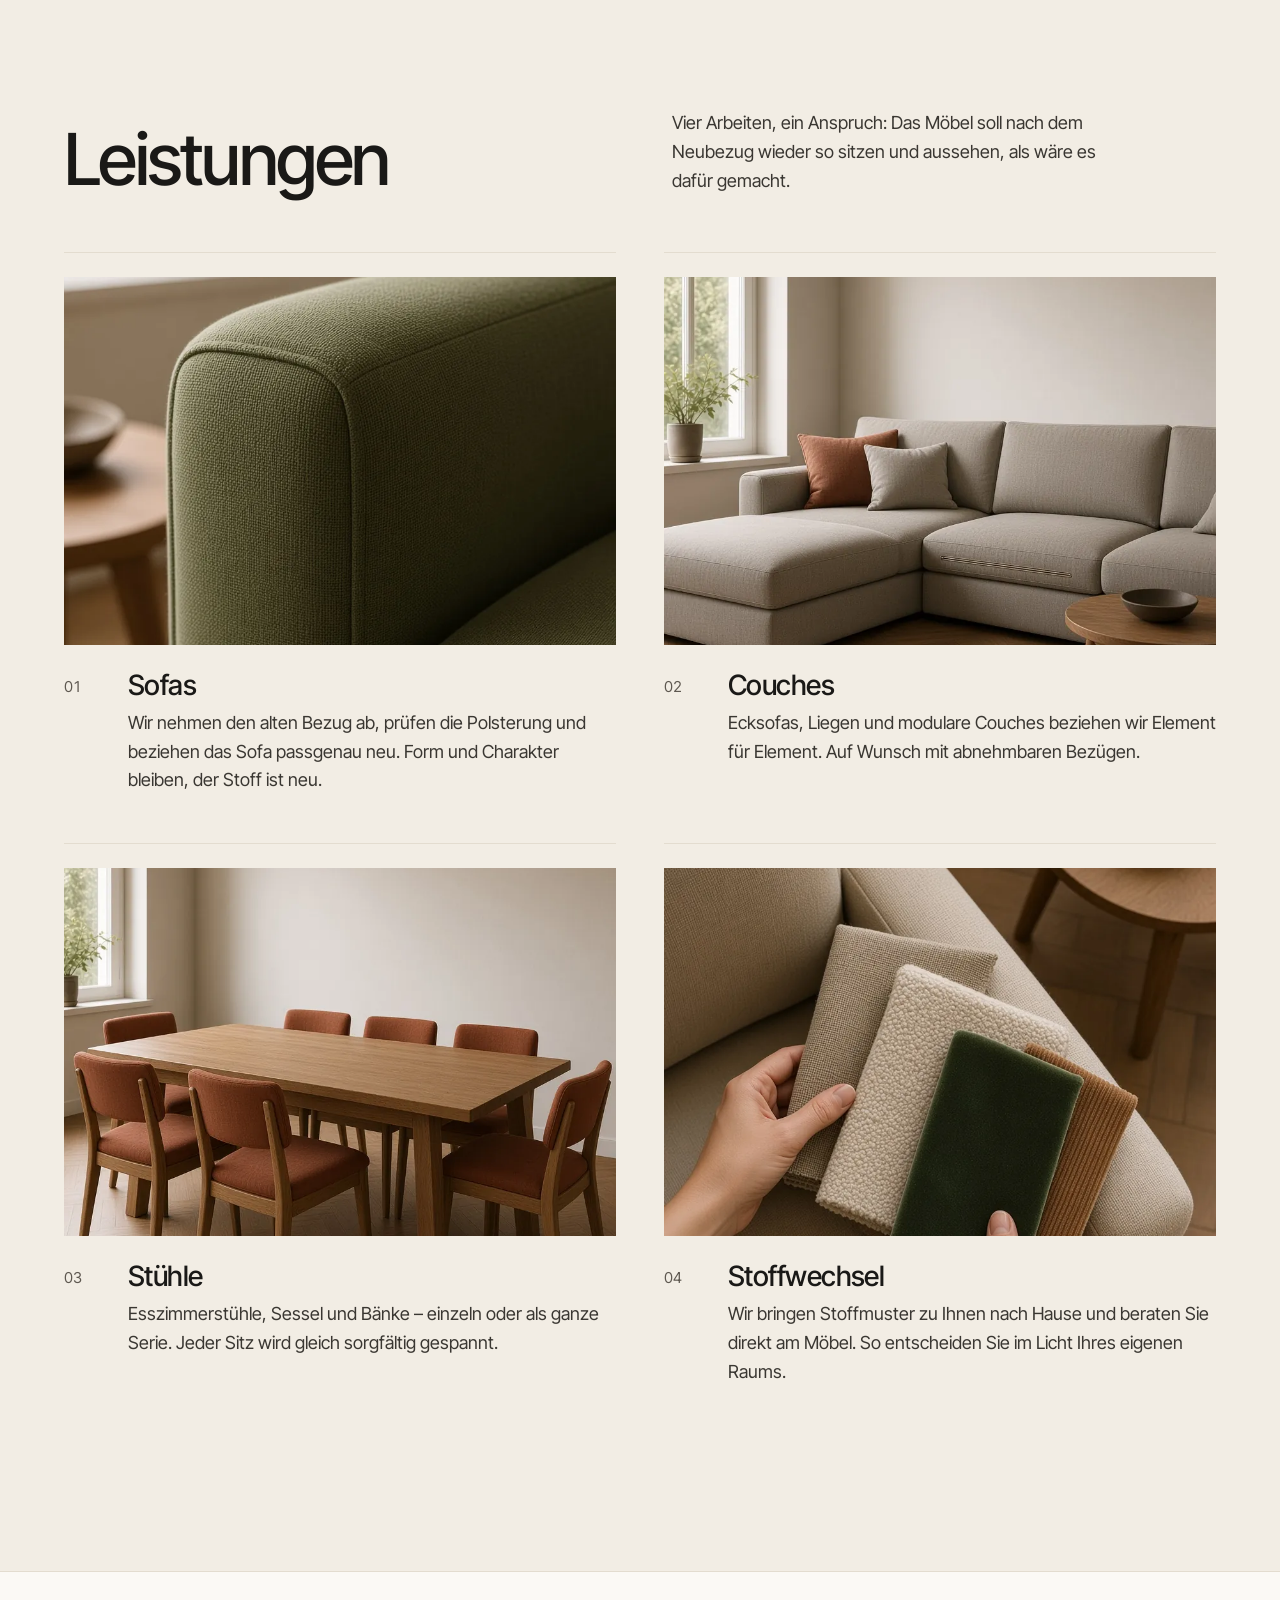
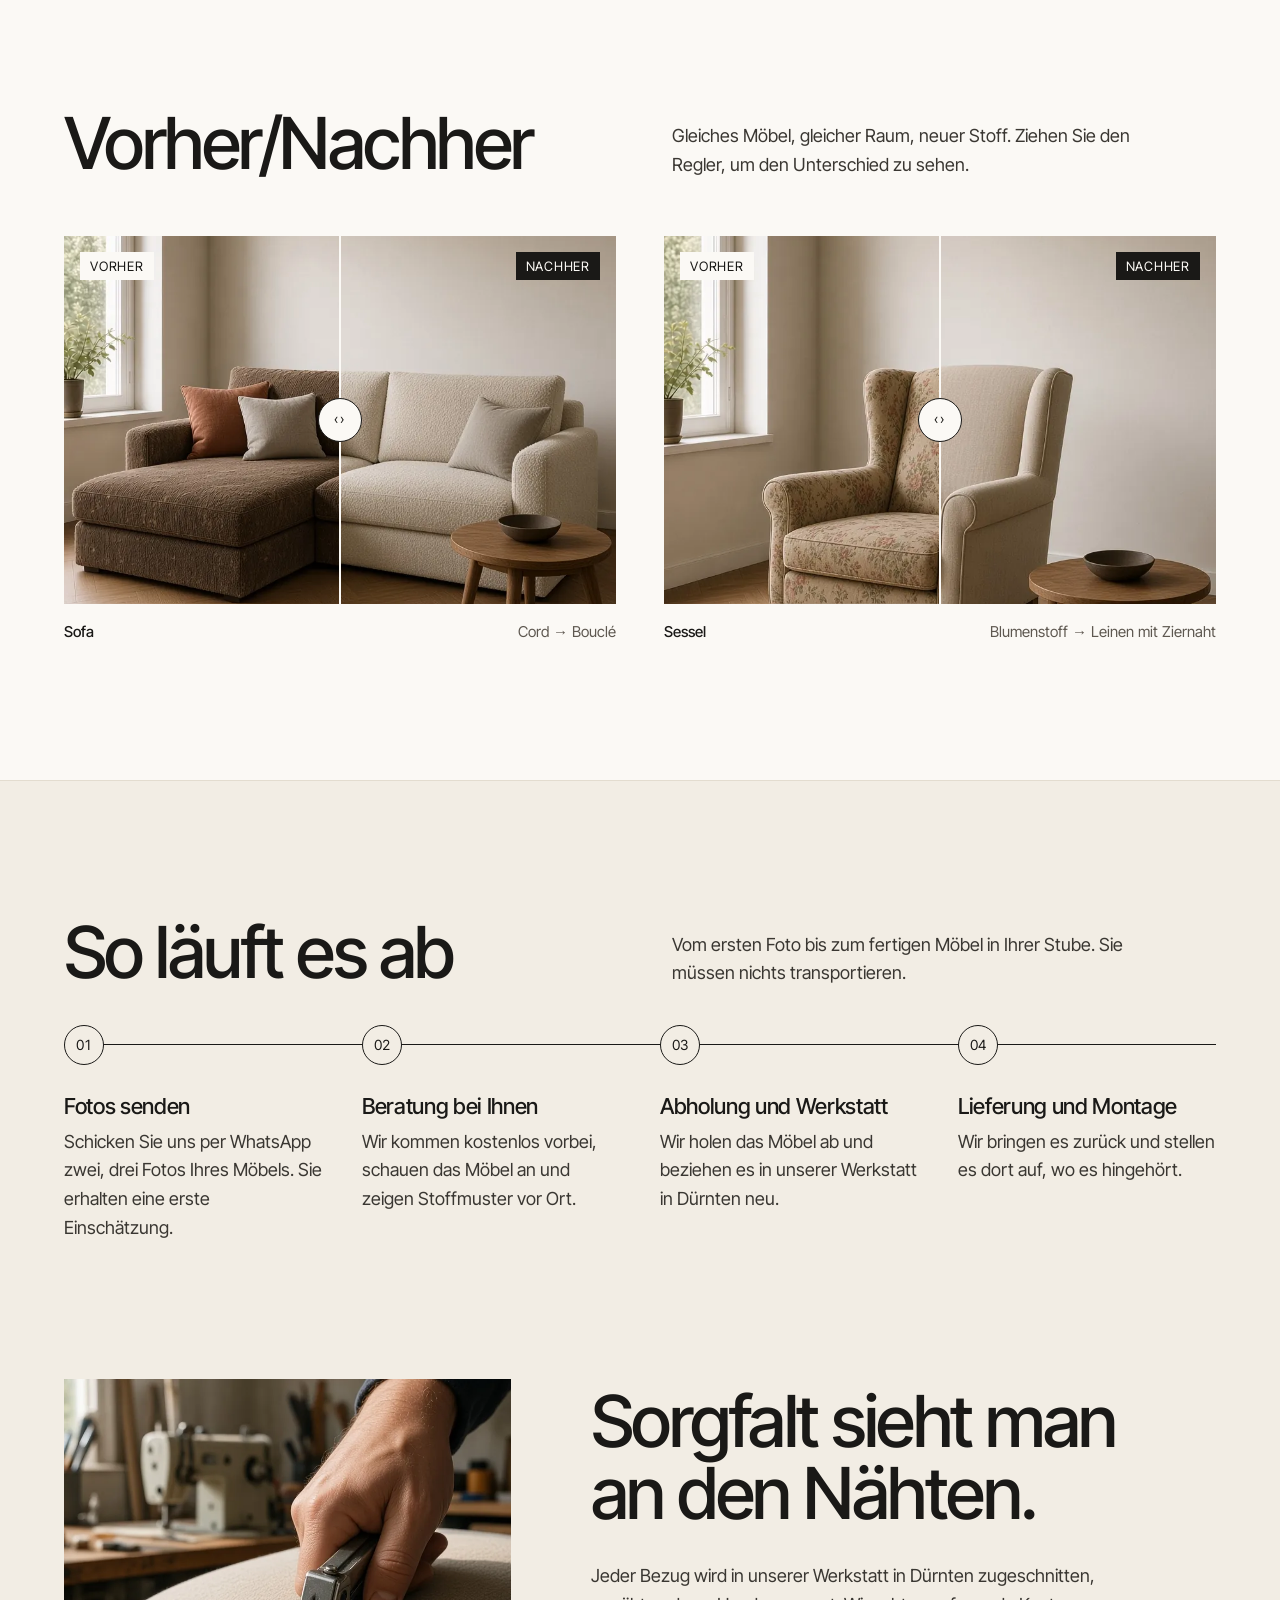
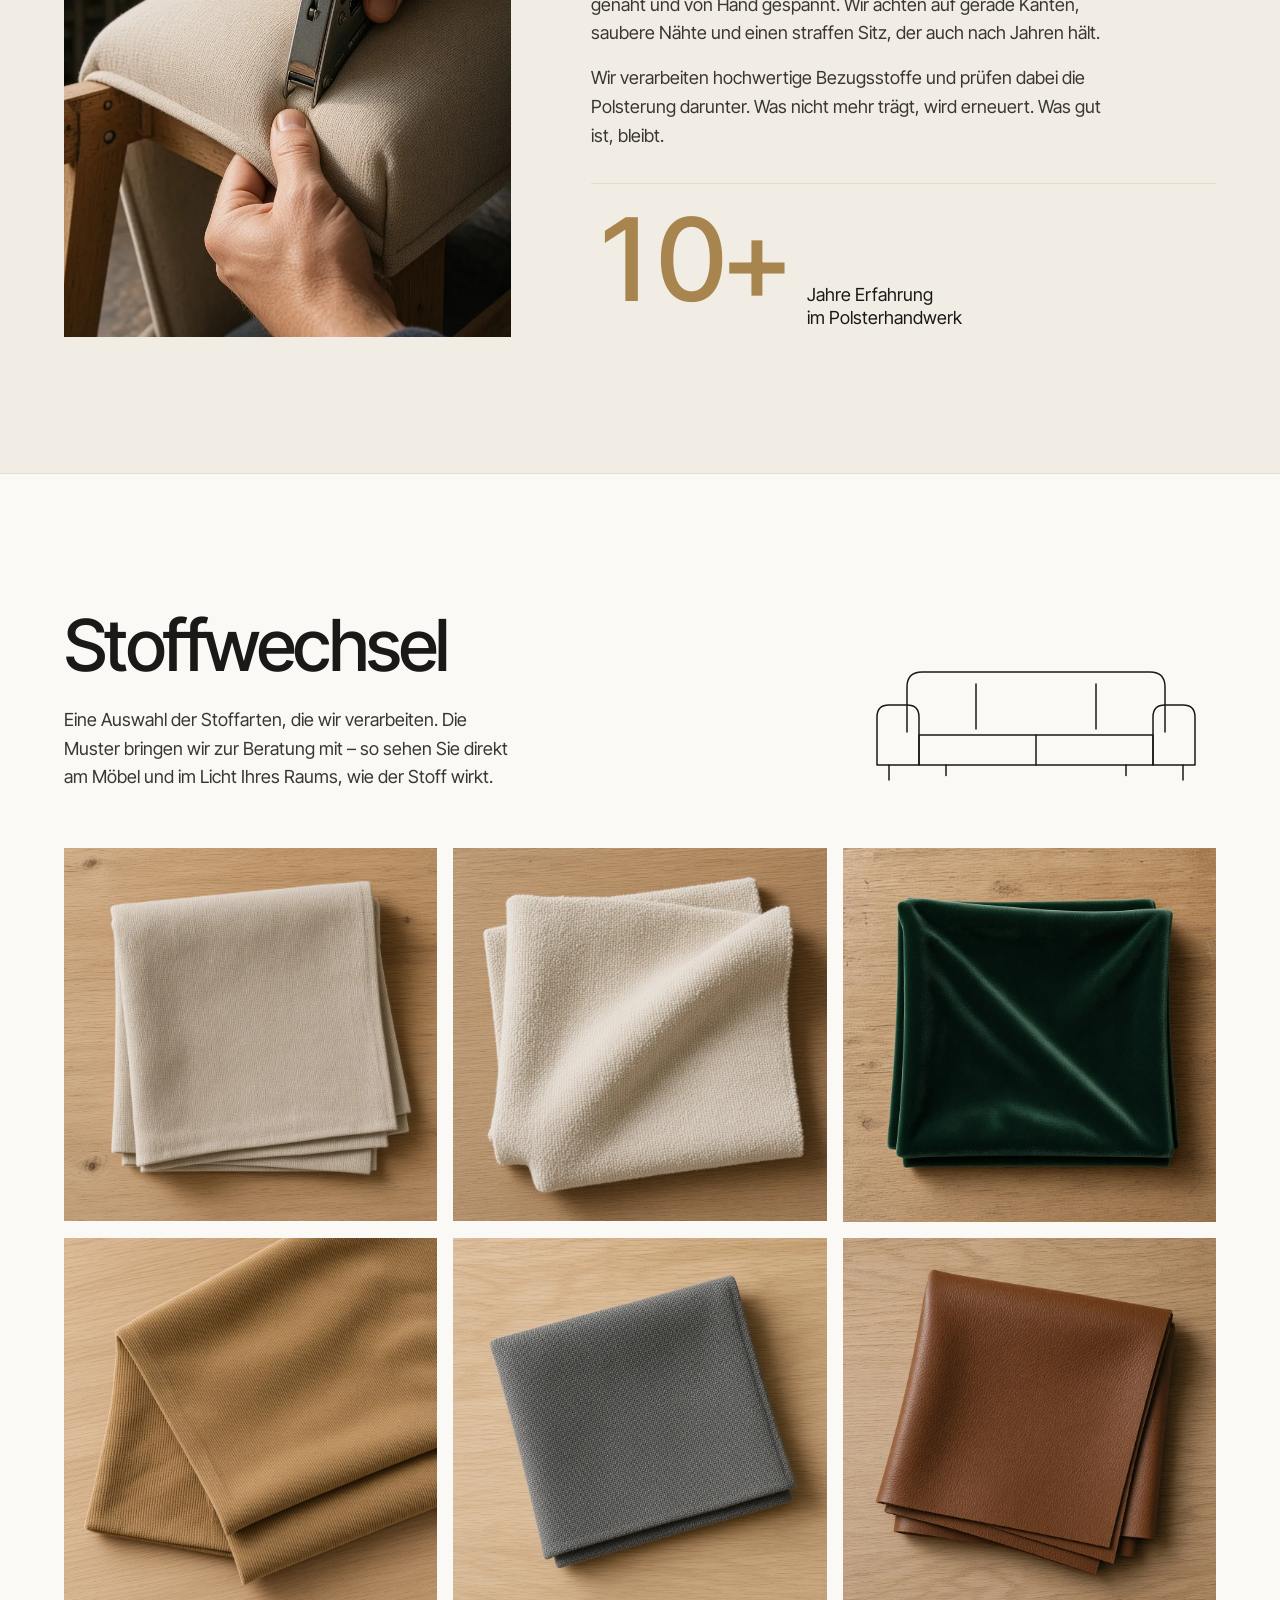
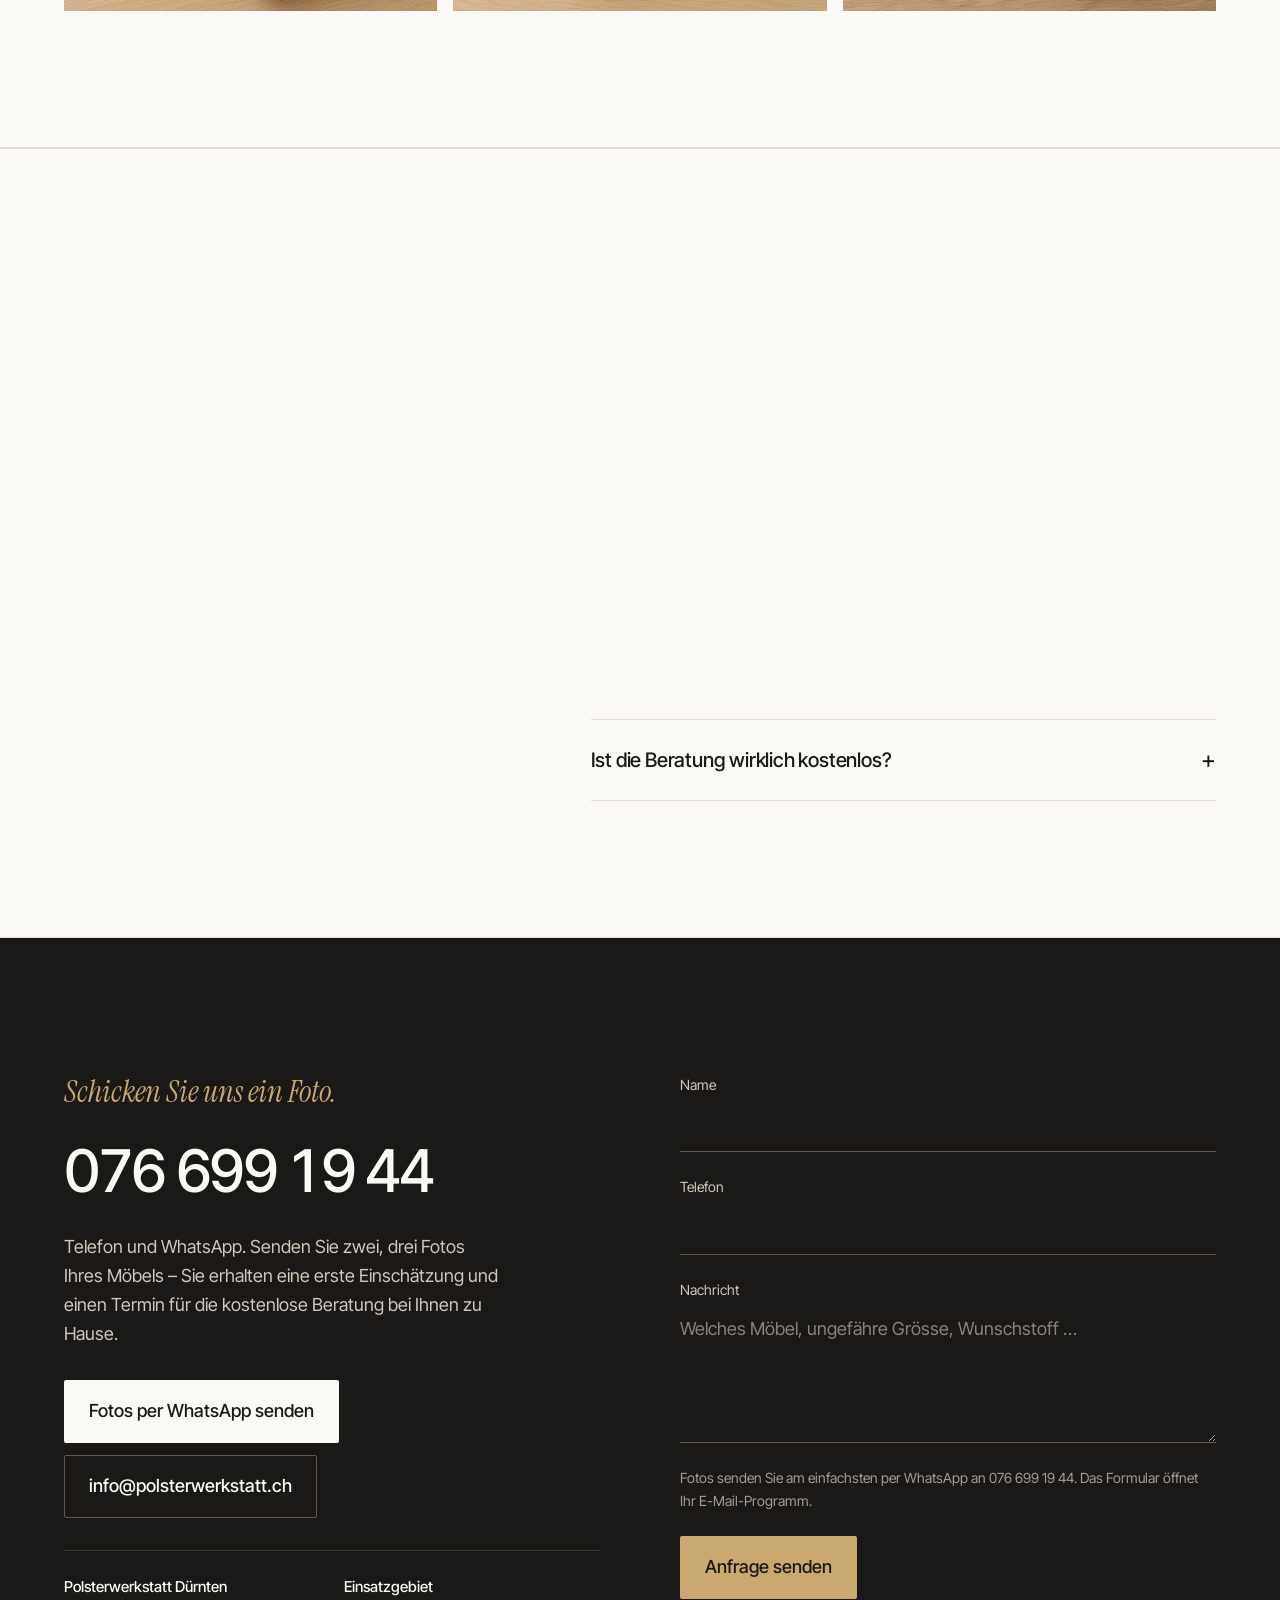
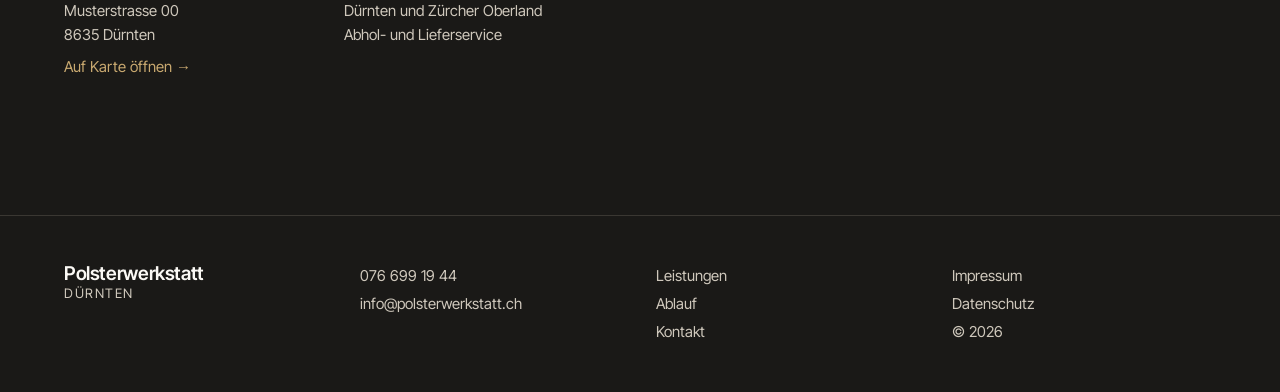
==== commit a2a9cef2: "Demo-Banner: Header verschieben, Telefonnummer nicht umbrechen" ====
--- a/index.html
+++ b/index.html
@@ -21,9 +21,10 @@
 </script>
 </head>
 <body>
-<div style="position:relative;z-index:60;background:#1A1917;color:#FBF9F5;font:14px/1.5 'Inter Tight','Helvetica Neue',Arial,sans-serif;text-align:center;padding:10px 16px">
+<div id="demoBanner" style="position:sticky;top:0;z-index:60;background:#1A1917;color:#FBF9F5;font:14px/1.5 'Inter Tight','Helvetica Neue',Arial,sans-serif;text-align:center;padding:10px 16px">
 <strong style="color:#C9A970">Demo-Vorschau</strong> · Beispielseite mit KI-generierten Bildern, noch nicht für den Livebetrieb
 </div>
+<script>(function(){var b=document.getElementById("demoBanner");function m(){document.documentElement.style.setProperty("--banner-h",b.offsetHeight+"px")}m();addEventListener("resize",m);if(document.fonts)document.fonts.ready.then(m)})()</script>
 
 <a class="skip" href="#main">Zum Inhalt springen</a>
 
--- a/styles.css
+++ b/styles.css
@@ -231,3 +231,13 @@
   .js .intro,.js .rv{transform:none!important}
   .js .intro.is-in,.js .rv.is-in{transition:opacity .4s linear!important}
 }
+
+/* Demo-Banner: Header und Sprungmarken verschieben */
+:root{--banner-h:0px}
+.hdr{top:var(--banner-h)}
+.hero{padding-top:calc(128px + var(--banner-h))}
+@media (min-width:640px){.hero{padding-top:calc(176px + var(--banner-h))}}
+section[id]{scroll-margin-top:calc(64px + var(--banner-h))}
+.menu{padding-top:calc(120px + var(--banner-h))}
+/* Telefonnummer in der Kontaktsektion nicht umbrechen */
+.kt__tel{font-size:clamp(34px,4.6vw,72px);white-space:nowrap}
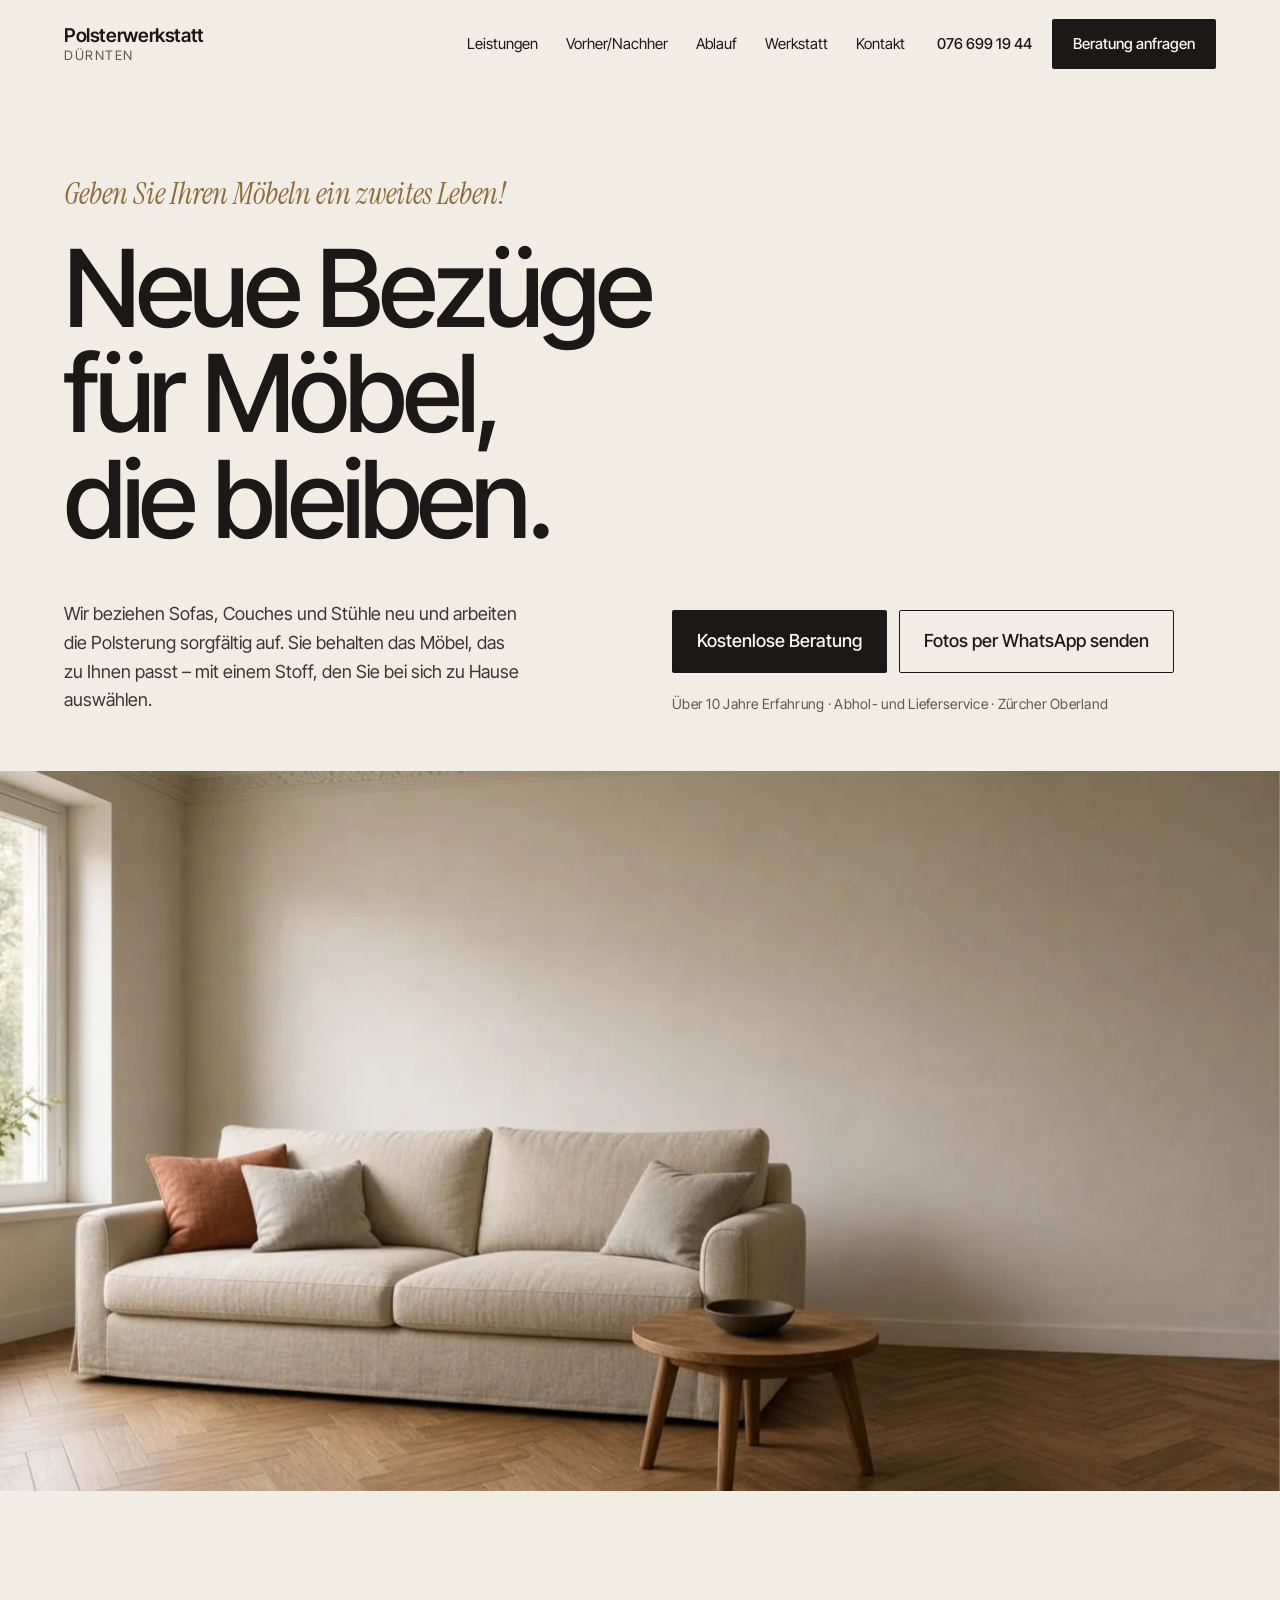
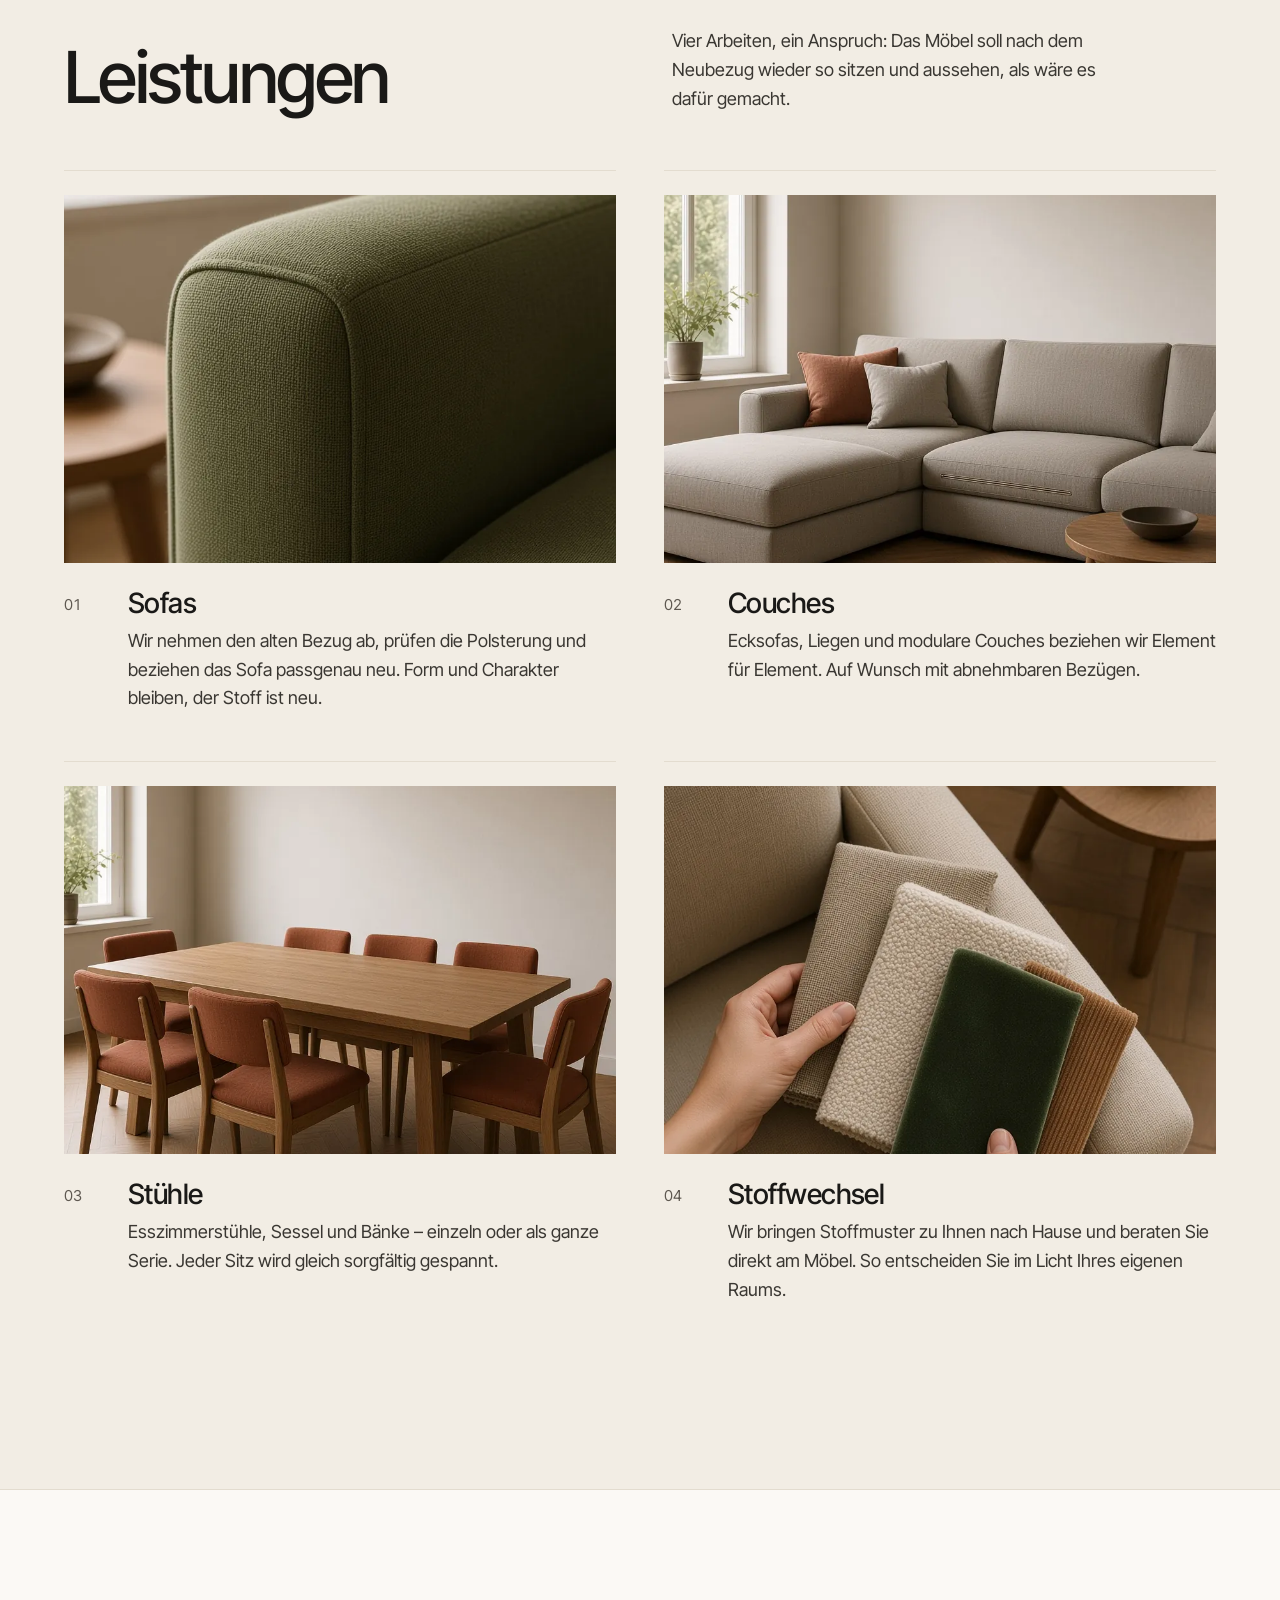
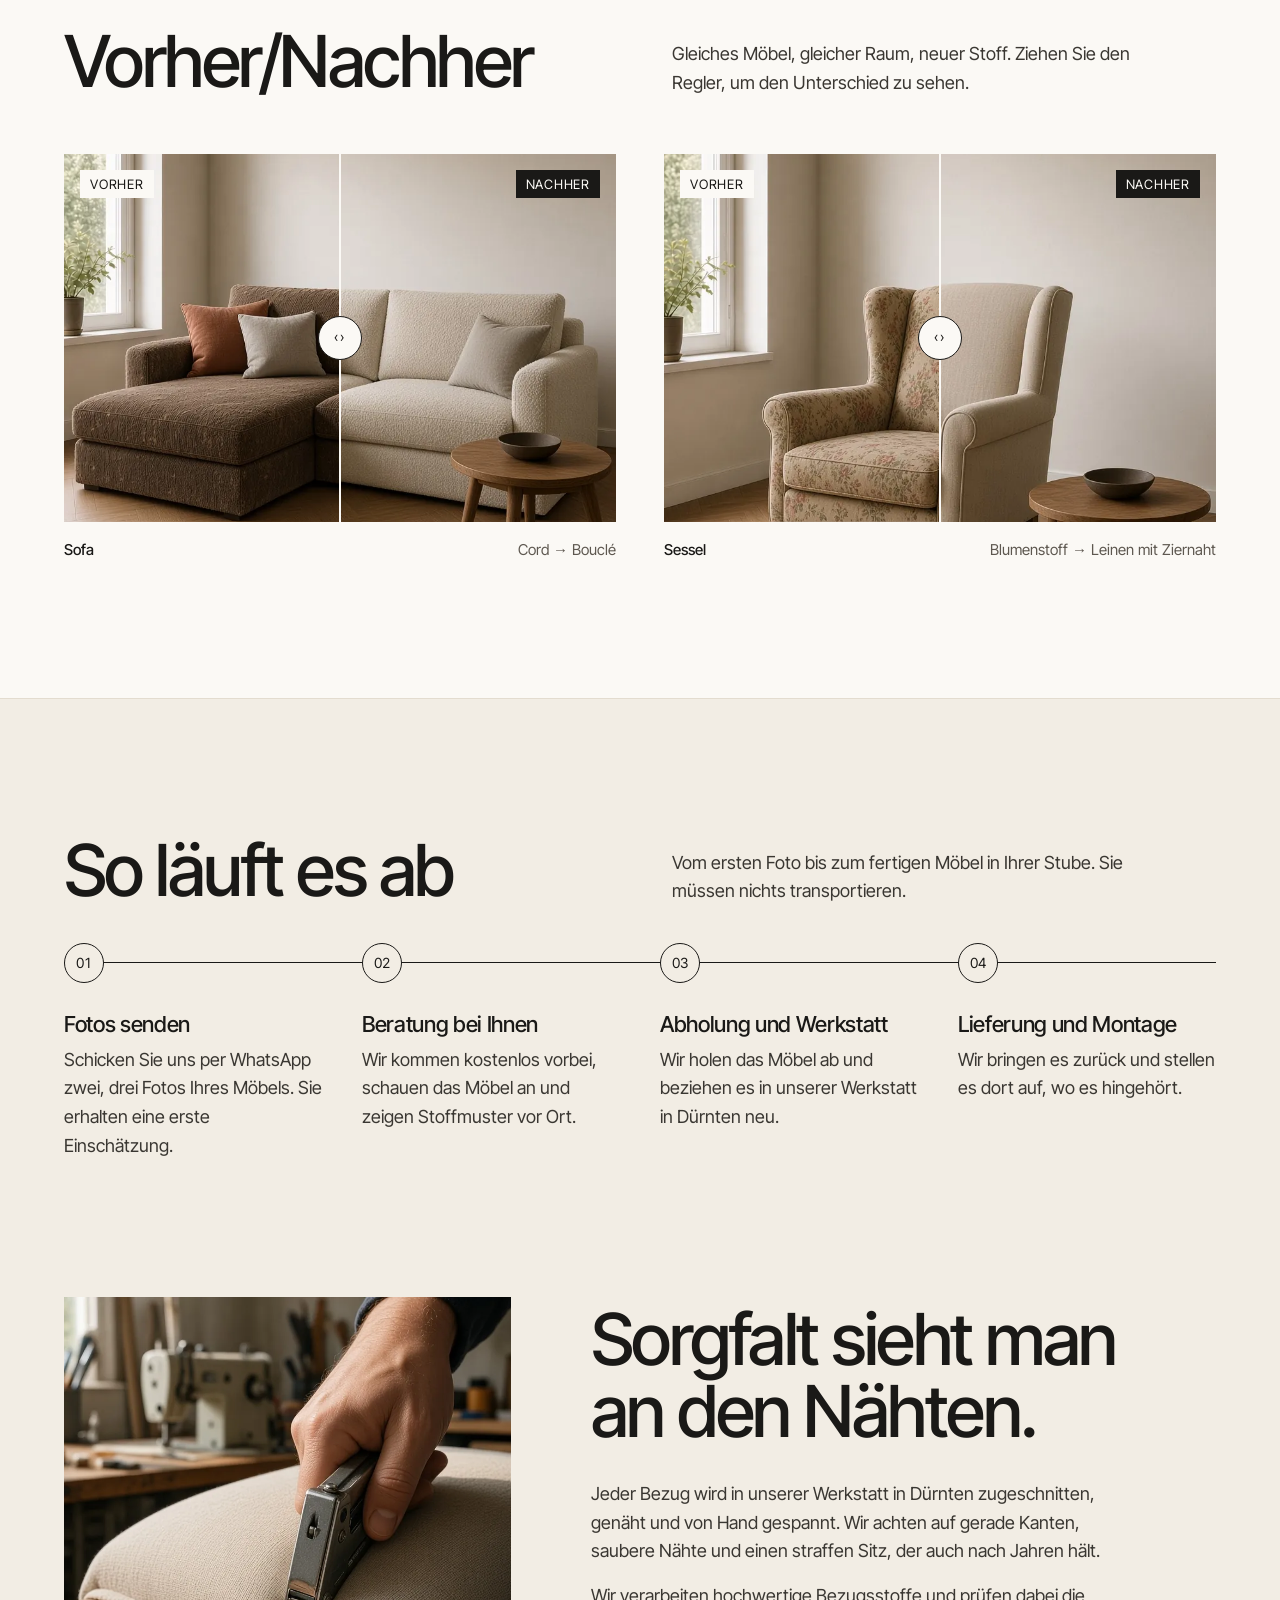
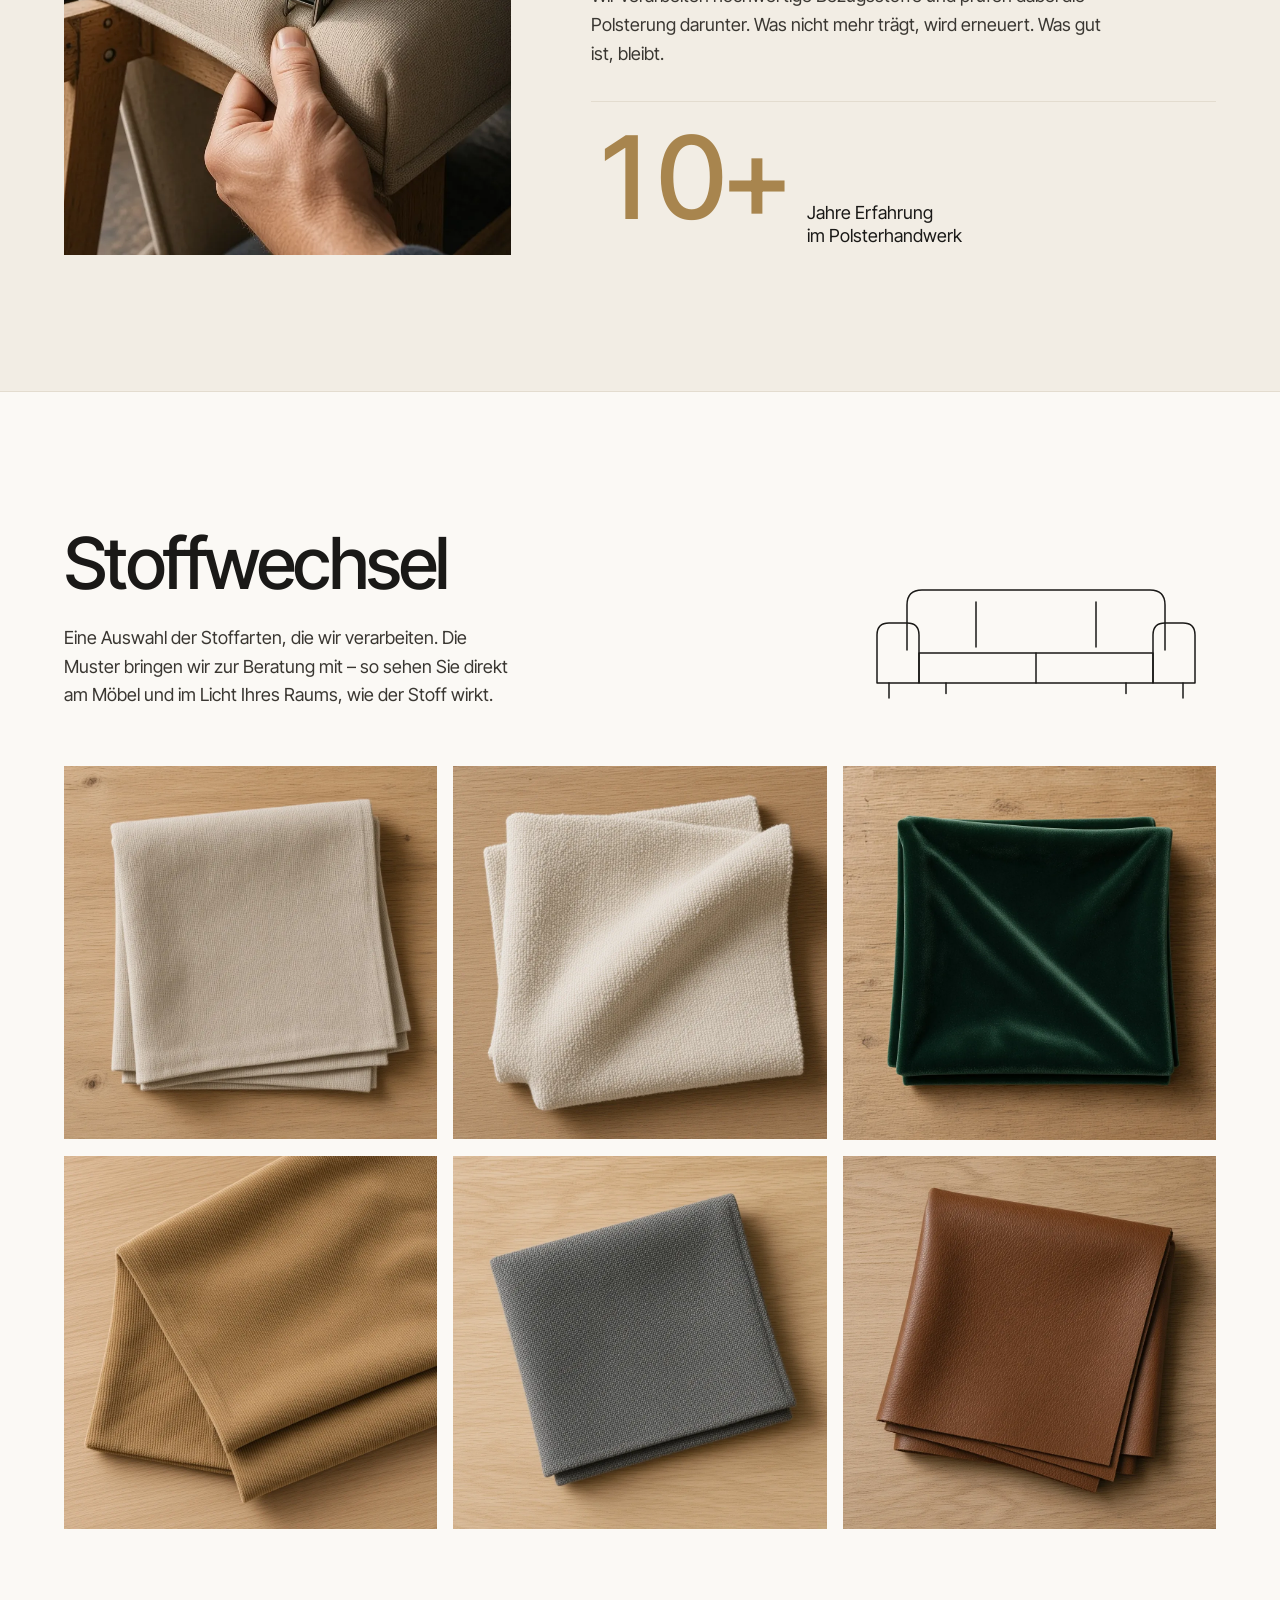
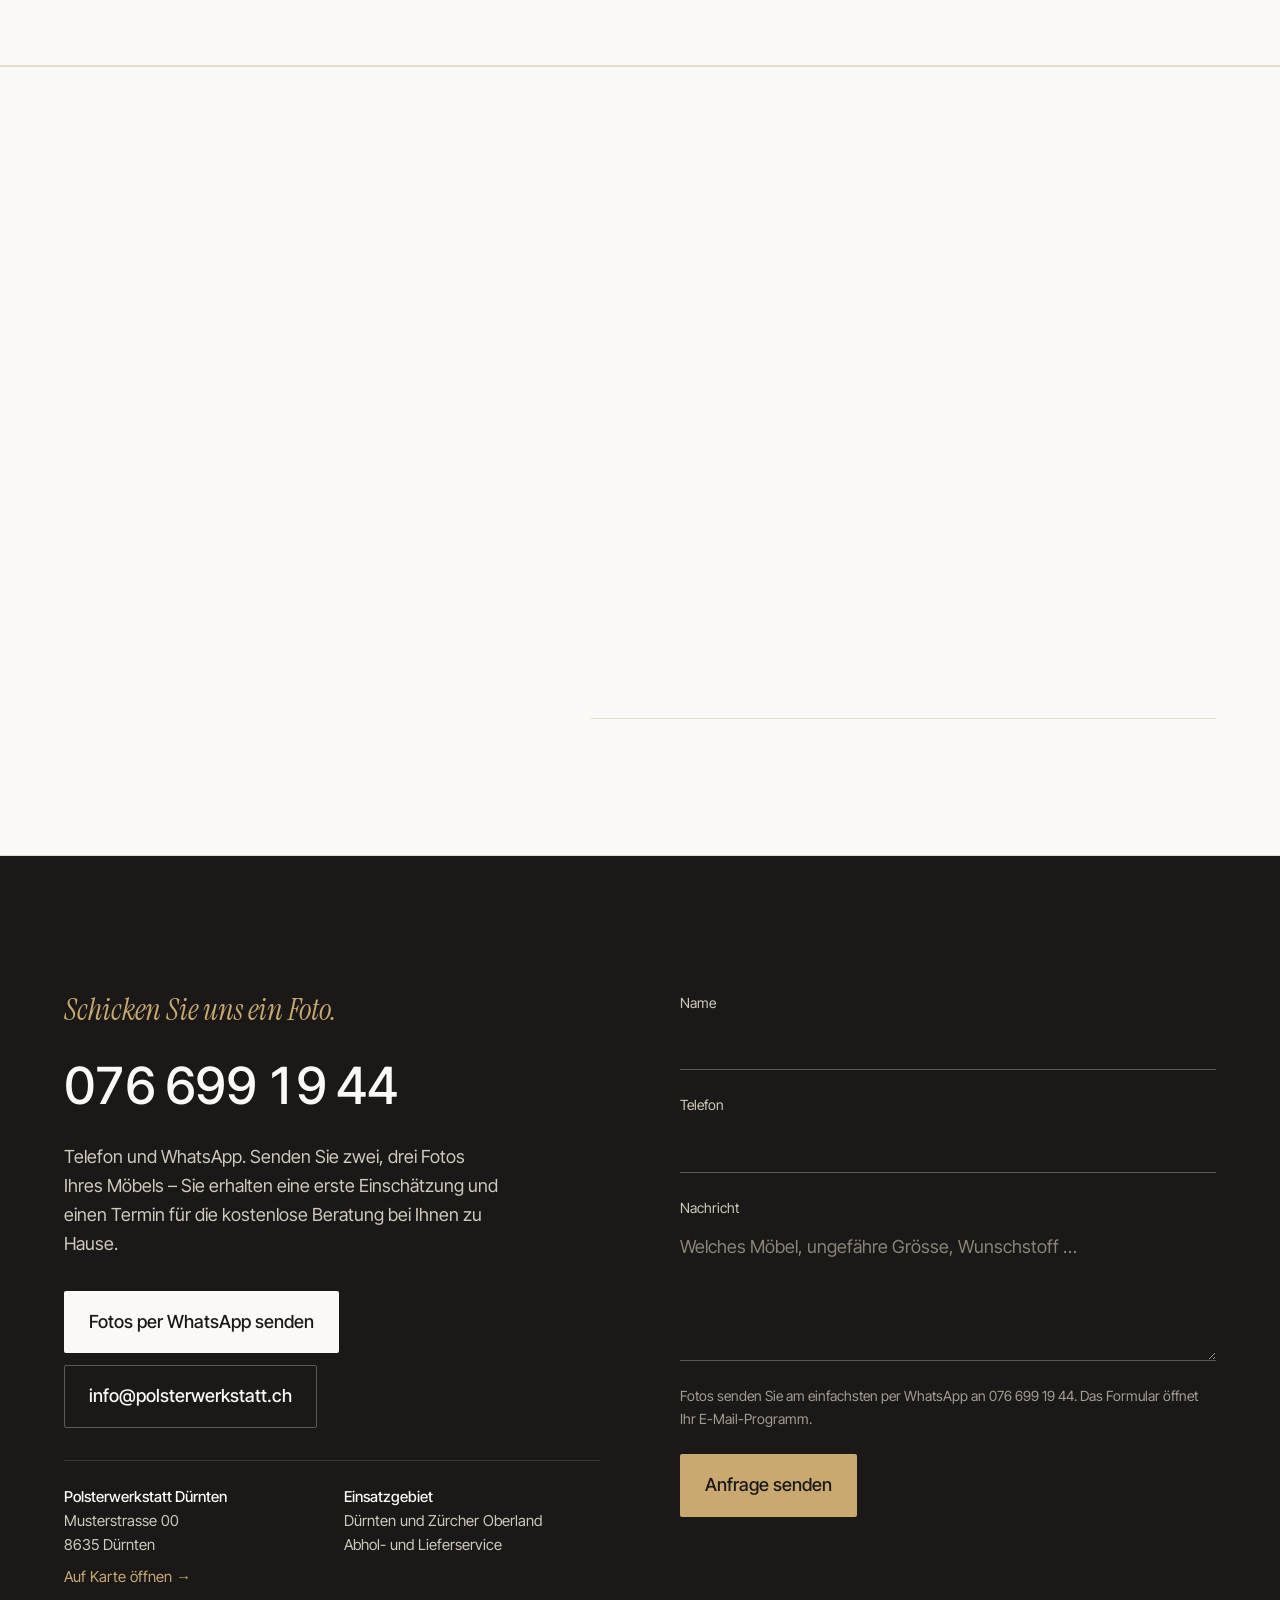
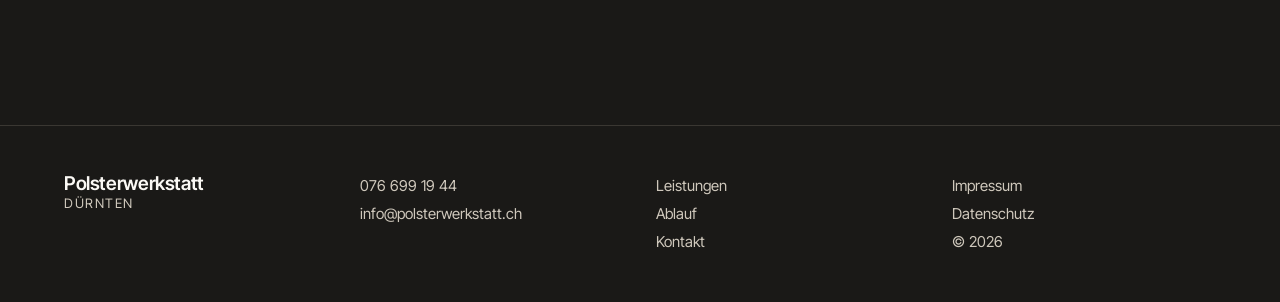
==== commit 2556a9f4: "Demo-Balken entfernt, Telefonnummer einzeilig" ====
--- a/index.html
+++ b/index.html
@@ -21,10 +21,6 @@
 </script>
 </head>
 <body>
-<div id="demoBanner" style="position:sticky;top:0;z-index:60;background:#1A1917;color:#FBF9F5;font:14px/1.5 'Inter Tight','Helvetica Neue',Arial,sans-serif;text-align:center;padding:10px 16px">
-<strong style="color:#C9A970">Demo-Vorschau</strong> · Beispielseite mit KI-generierten Bildern, noch nicht für den Livebetrieb
-</div>
-<script>(function(){var b=document.getElementById("demoBanner");function m(){document.documentElement.style.setProperty("--banner-h",b.offsetHeight+"px")}m();addEventListener("resize",m);if(document.fonts)document.fonts.ready.then(m)})()</script>
 
 <a class="skip" href="#main">Zum Inhalt springen</a>
 
--- a/styles.css
+++ b/styles.css
@@ -191,7 +191,7 @@
 .kt{display:grid;gap:56px 80px}
 @media (min-width:1024px){.kt{grid-template-columns:1fr 1fr}}
 .kt__l{display:flex;flex-direction:column;gap:32px}
-.kt__tel{font-weight:500;font-size:clamp(44px,6.4vw,92px);line-height:1;letter-spacing:-0.04em;font-variant-numeric:tabular-nums}
+.kt__tel{font-weight:500;font-size:clamp(30px,4vw,62px);line-height:1;letter-spacing:-0.03em;font-variant-numeric:tabular-nums;white-space:nowrap}
 .kt__tel:hover{color:var(--messing-hell)}
 .kt__p{max-width:44ch;color:#CFC8BC}
 .kt__info{display:grid;grid-template-columns:repeat(auto-fit,minmax(180px,1fr));gap:24px;border-top:1px solid #3A3732;padding-top:24px;font-size:15px;color:#CFC8BC}
@@ -232,12 +232,3 @@
   .js .intro.is-in,.js .rv.is-in{transition:opacity .4s linear!important}
 }
 
-/* Demo-Banner: Header und Sprungmarken verschieben */
-:root{--banner-h:0px}
-.hdr{top:var(--banner-h)}
-.hero{padding-top:calc(128px + var(--banner-h))}
-@media (min-width:640px){.hero{padding-top:calc(176px + var(--banner-h))}}
-section[id]{scroll-margin-top:calc(64px + var(--banner-h))}
-.menu{padding-top:calc(120px + var(--banner-h))}
-/* Telefonnummer in der Kontaktsektion nicht umbrechen */
-.kt__tel{font-size:clamp(34px,4.6vw,72px);white-space:nowrap}
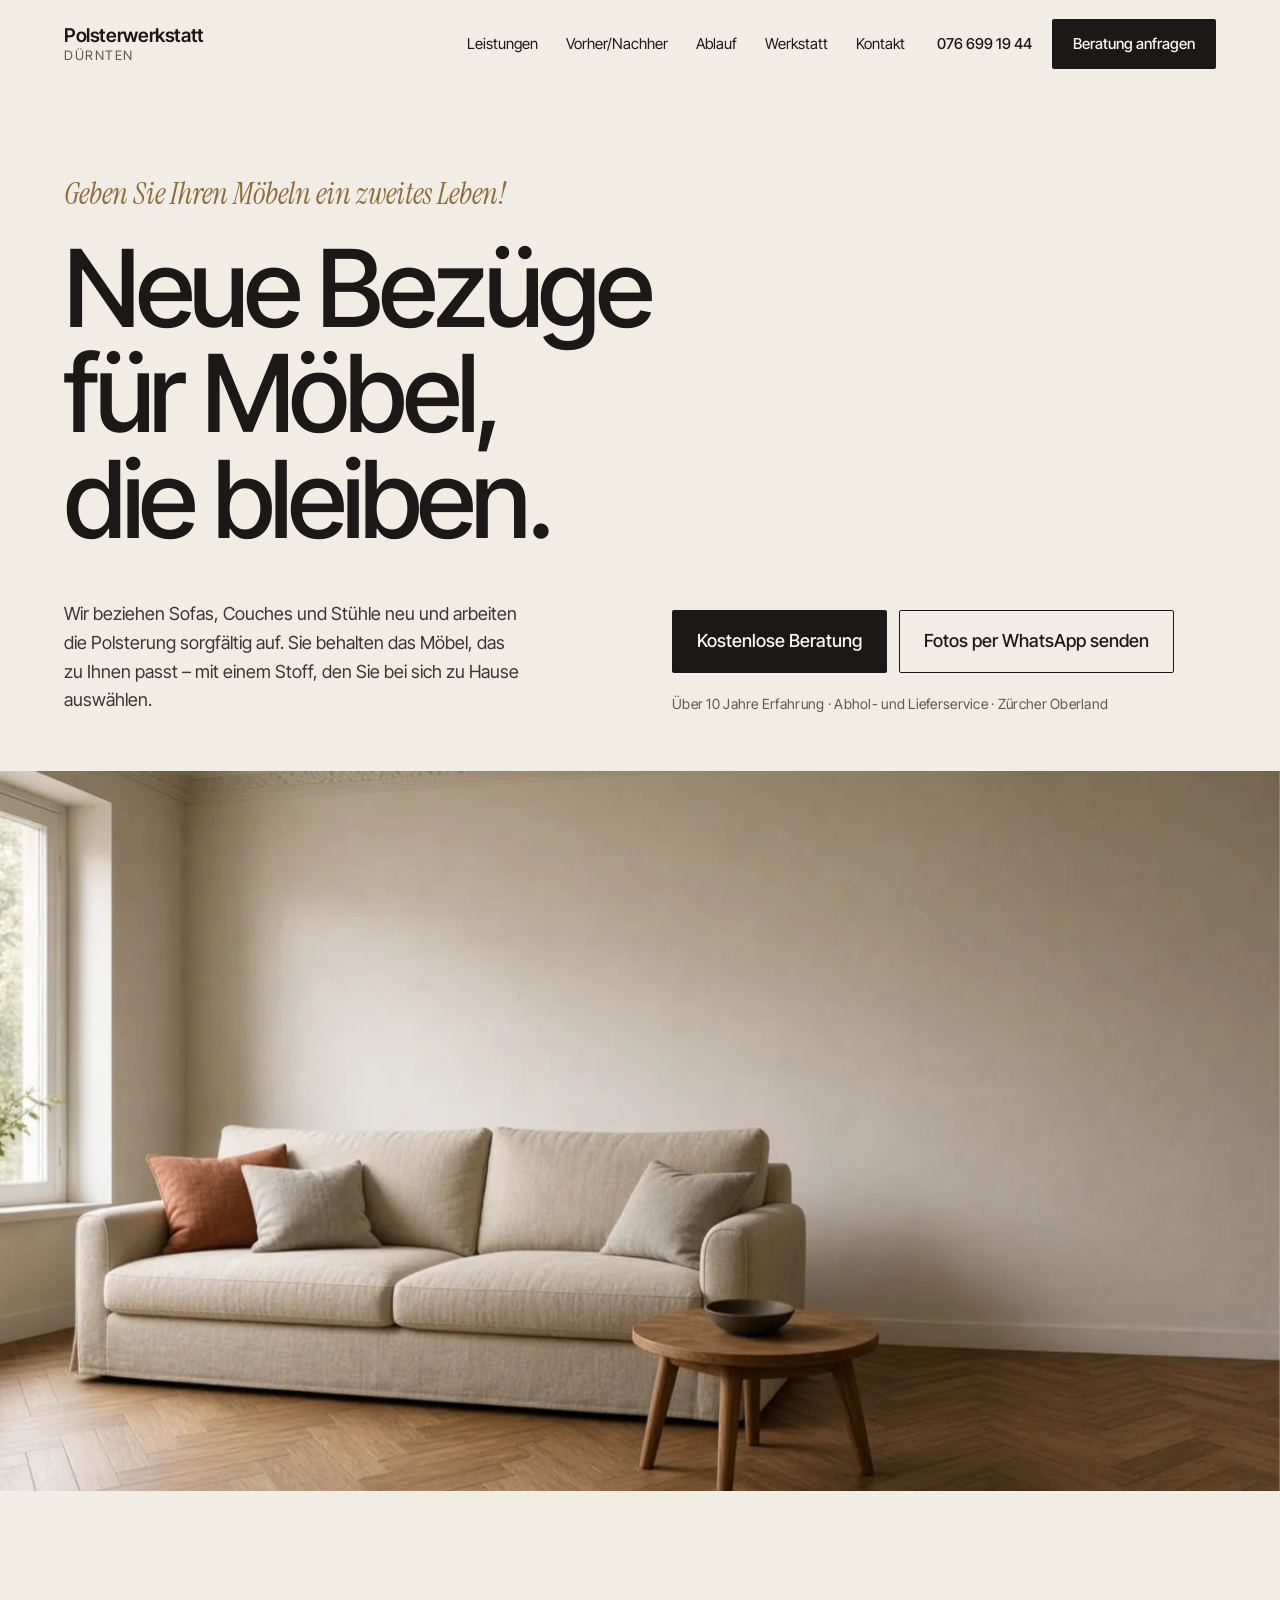
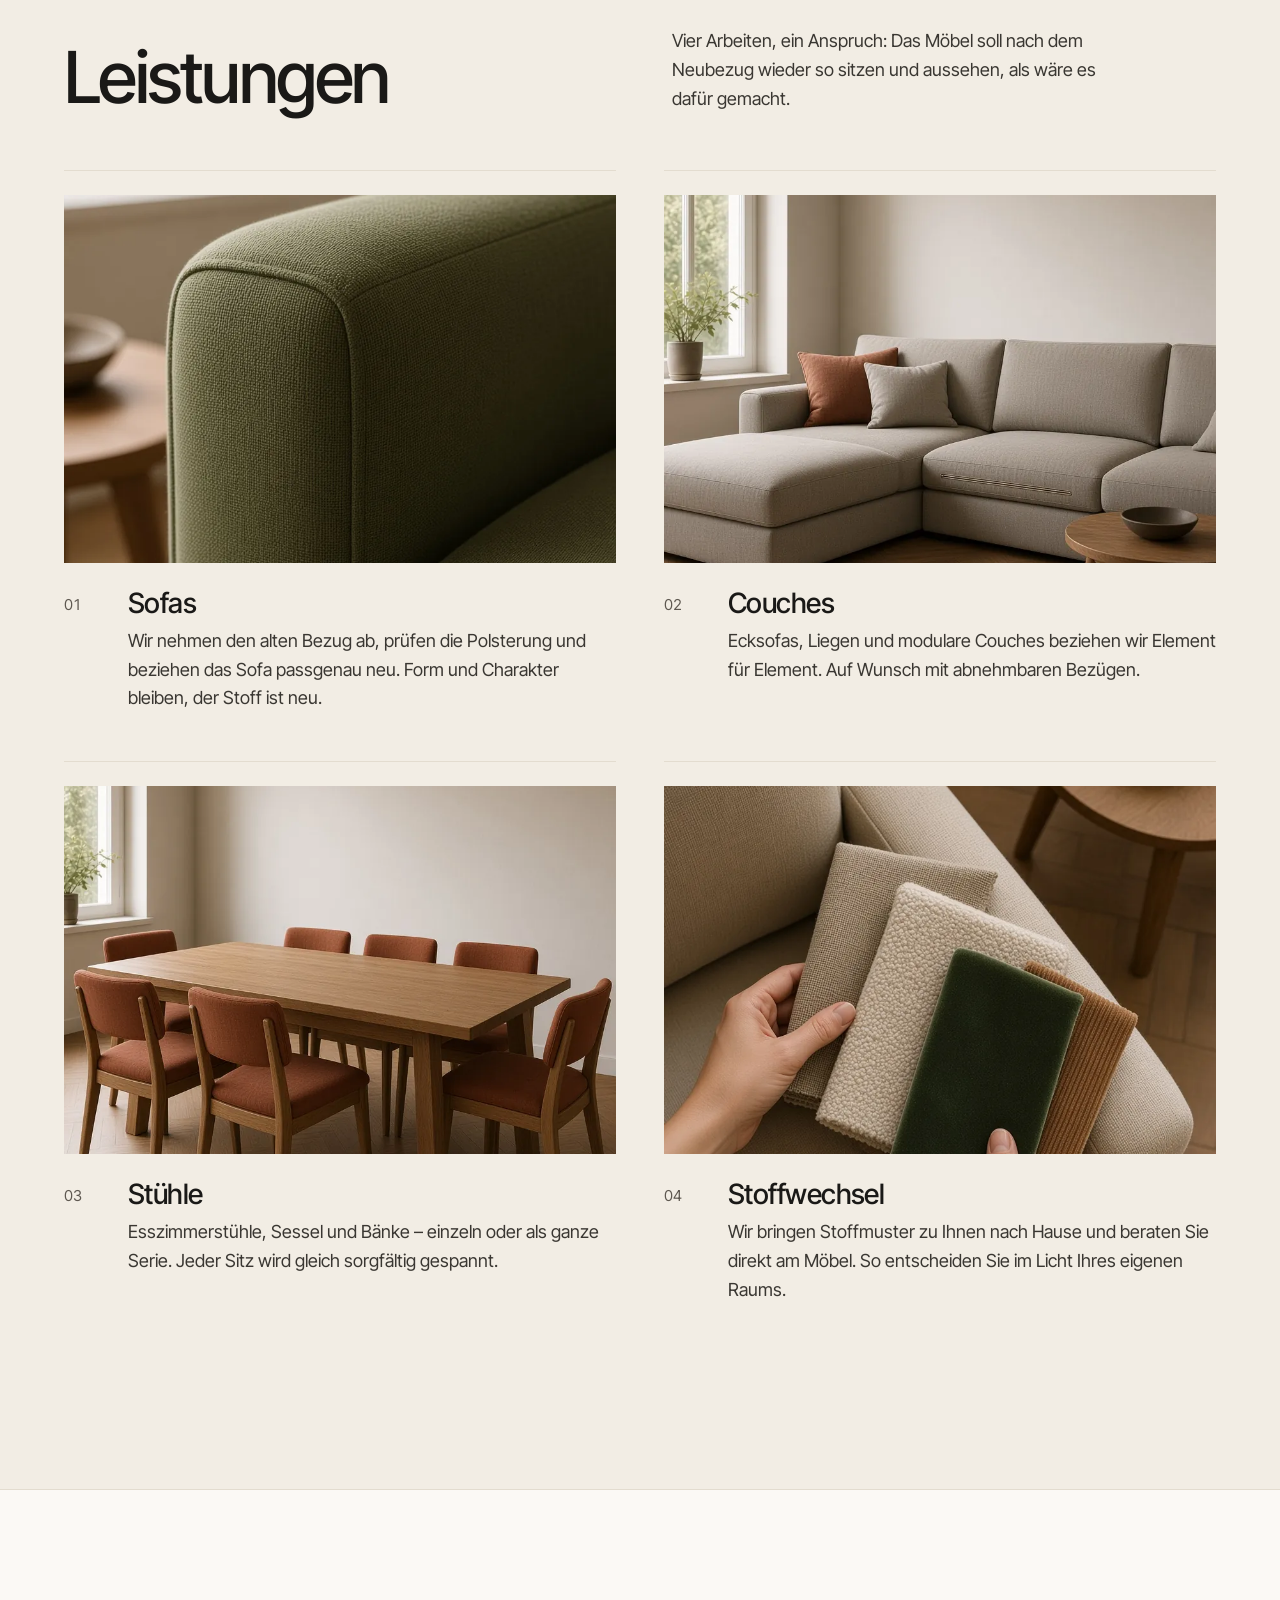
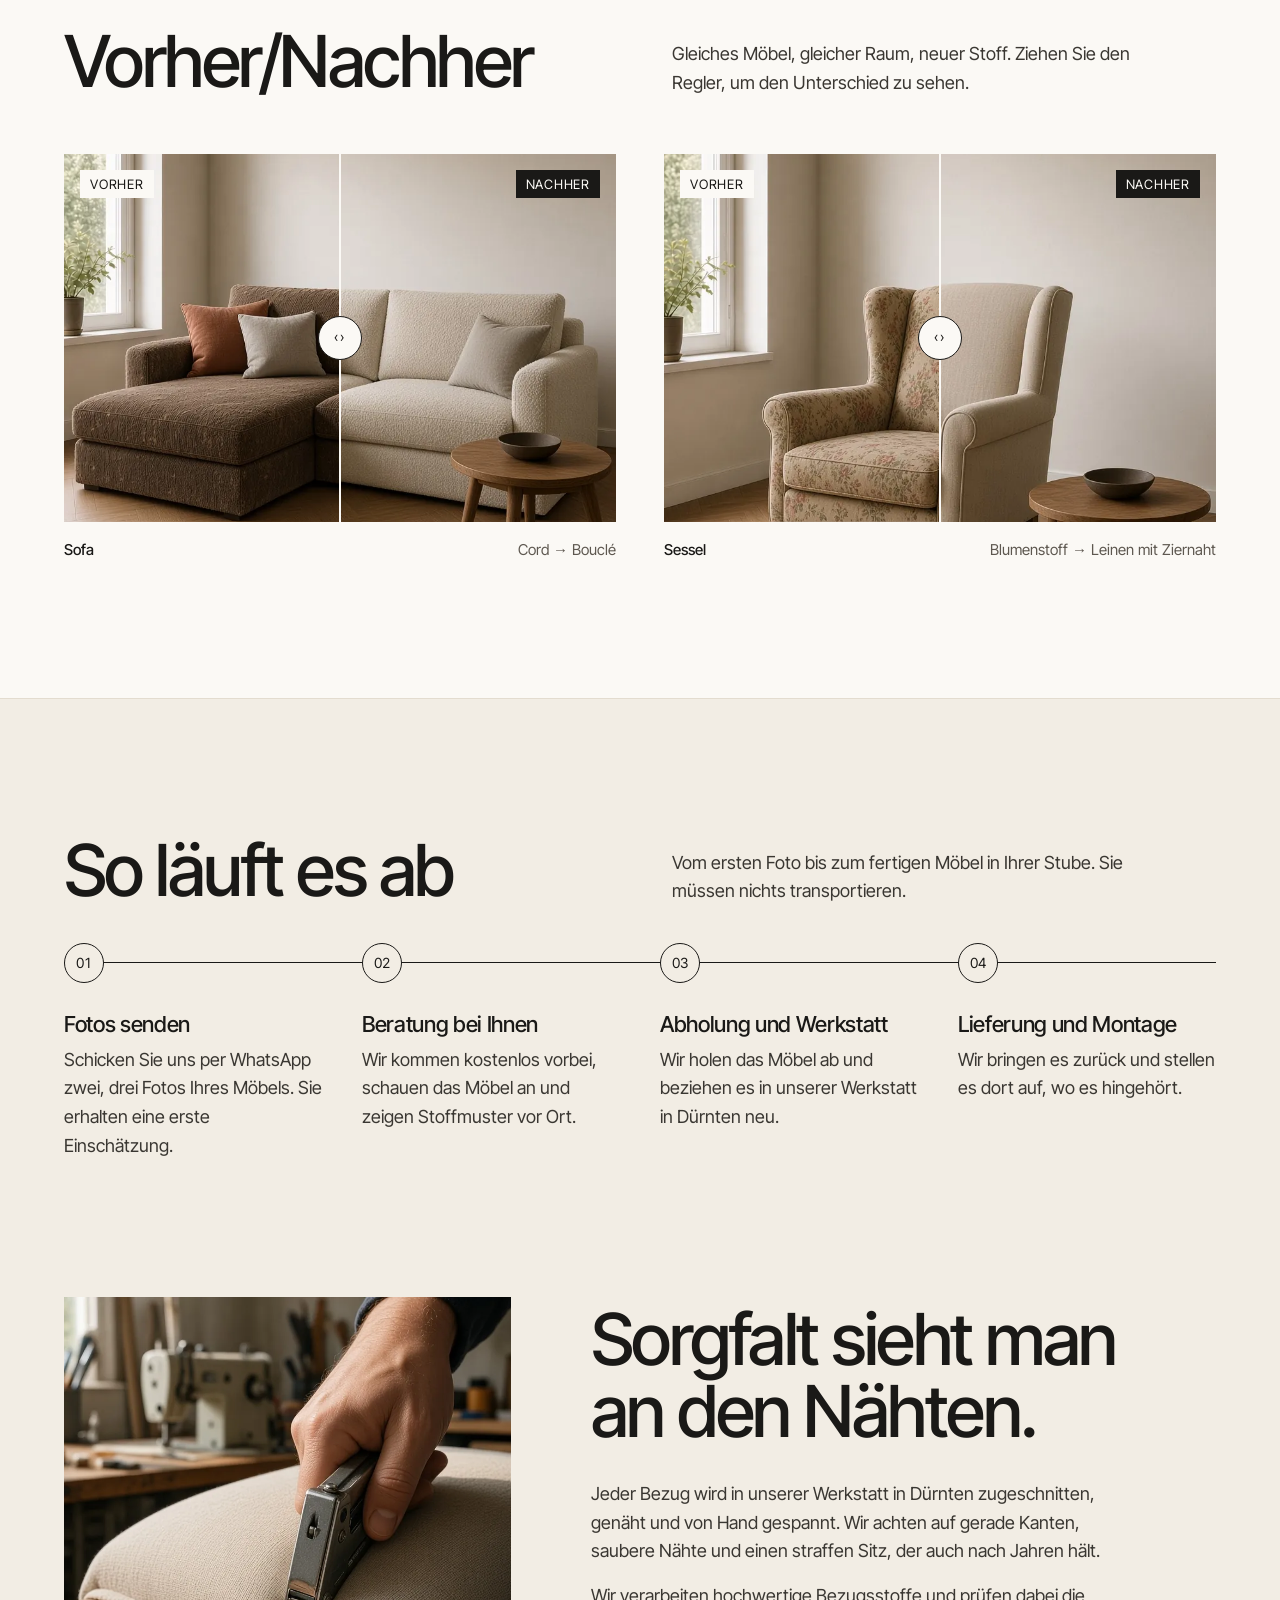
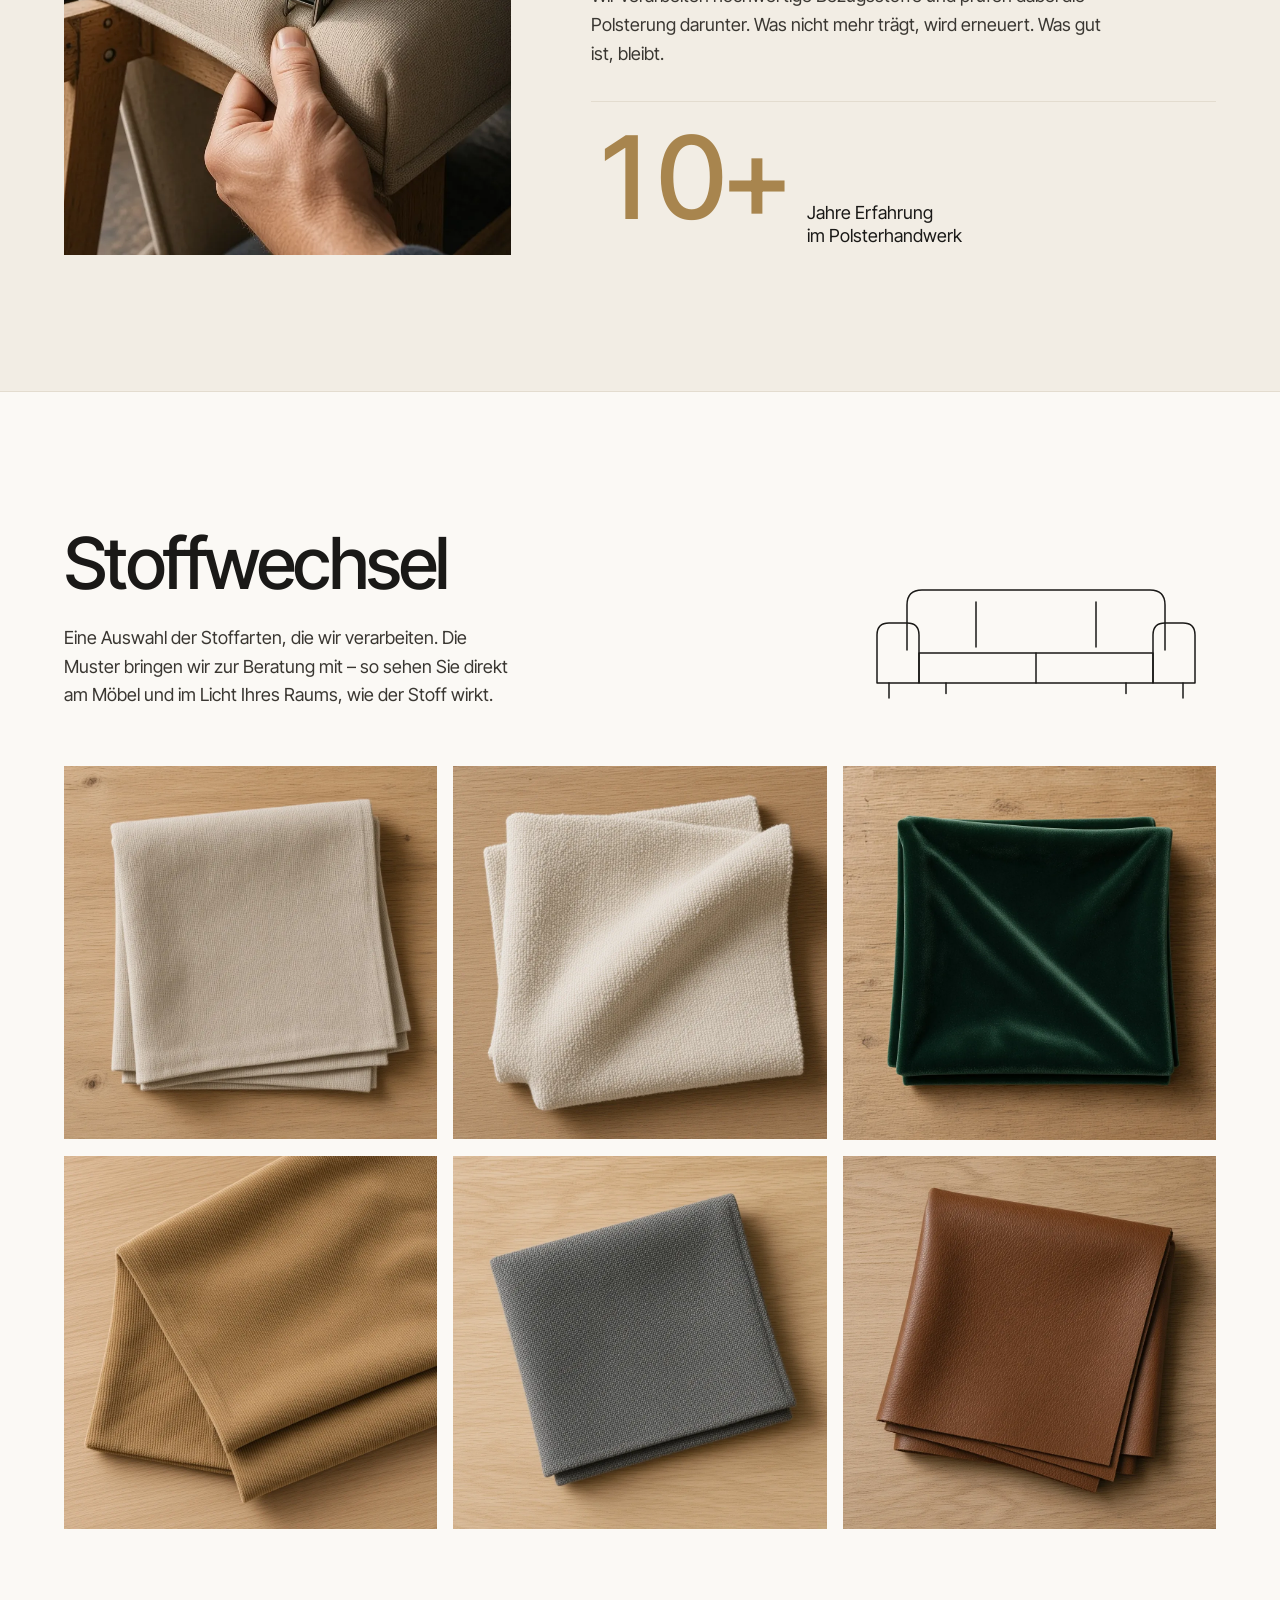
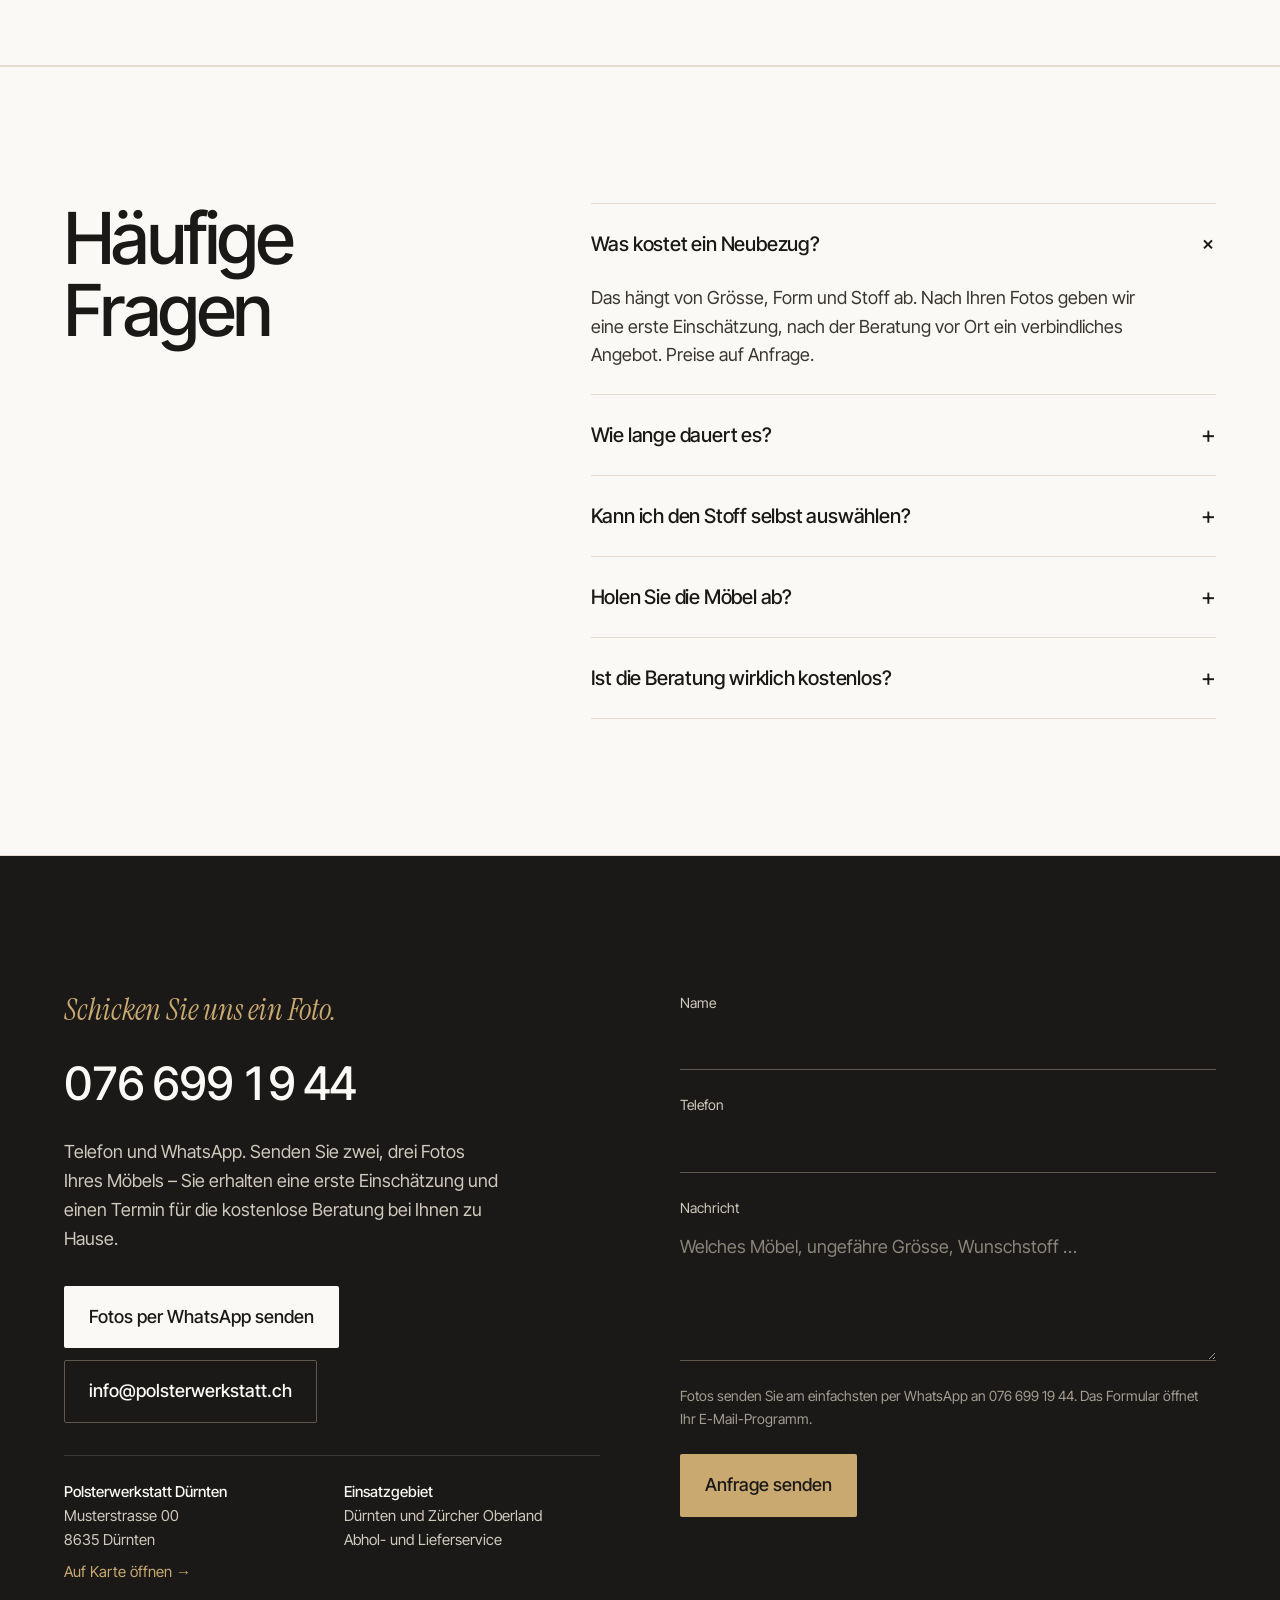
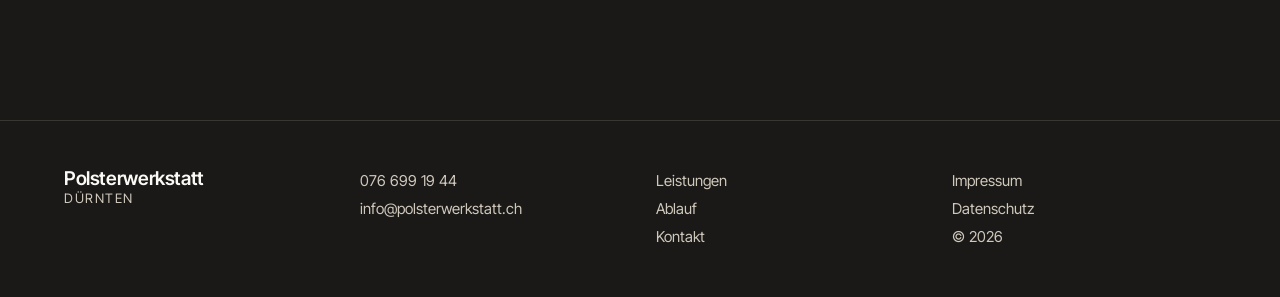
==== commit 90a048e7: "Cache-Busting für CSS/JS, Telefonnummer garantiert einzeilig" ====
--- a/index.html
+++ b/index.html
@@ -14,7 +14,7 @@
 <link rel="icon" href="assets/favicon.svg" type="image/svg+xml">
 <link rel="preload" href="assets/fonts/InterTight-Variable.woff2" as="font" type="font/woff2" crossorigin>
 <link rel="preload" href="assets/img/hero-leinensofa.webp" as="image" fetchpriority="high">
-<link rel="stylesheet" href="styles.css">
+<link rel="stylesheet" href="styles.css?v=3">
 <script>document.documentElement.classList.add("js")</script>
 <script type="application/ld+json">
 {"@context":"https://schema.org","@type":"LocalBusiness","name":"Polsterwerkstatt Dürnten","description":"Polsterarbeiten und Neubezug von Sofas, Couches und Stühlen. Kostenlose Beratung vor Ort, Abhol- und Lieferservice.","telephone":"+41766991944","email":"info@polsterwerkstatt.ch","address":{"@type":"PostalAddress","addressLocality":"Dürnten","postalCode":"8635","addressCountry":"CH"},"areaServed":["Dürnten","Zürcher Oberland"],"image":"assets/img/hero-leinensofa.webp","priceRange":"auf Anfrage"}
@@ -179,7 +179,7 @@
   <div class="wrap kt">
     <div class="kt__l rv">
       <p class="claim claim--light">Schicken Sie uns ein Foto.</p>
-      <a href="tel:+41766991944" class="kt__tel">076 699 19 44</a>
+      <a href="tel:+41766991944" class="kt__tel" style="white-space:nowrap;font-size:clamp(28px,3.6vw,56px)">076 699 19 44</a>
       <p class="kt__p">Telefon und WhatsApp. Senden Sie zwei, drei Fotos Ihres Möbels – Sie erhalten eine erste Einschätzung und einen Termin für die kostenlose Beratung bei Ihnen zu Hause.</p>
       <div class="btns">
         <a href="https://wa.me/41766991944?text=Gr%C3%BCezi%2C%20ich%20m%C3%B6chte%20ein%20M%C3%B6bel%20neu%20beziehen%20lassen.%20Hier%20ein%20paar%20Fotos%3A" class="btn btn--light" data-magnet>Fotos per WhatsApp senden</a>
@@ -212,6 +212,6 @@
 
 <a class="fab" data-fab href="https://wa.me/41766991944?text=Gr%C3%BCezi%2C%20ich%20m%C3%B6chte%20ein%20M%C3%B6bel%20neu%20beziehen%20lassen.%20Hier%20ein%20paar%20Fotos%3A">WhatsApp</a>
 
-<script src="script.js" defer></script>
+<script src="script.js?v=3" defer></script>
 </body>
 </html>
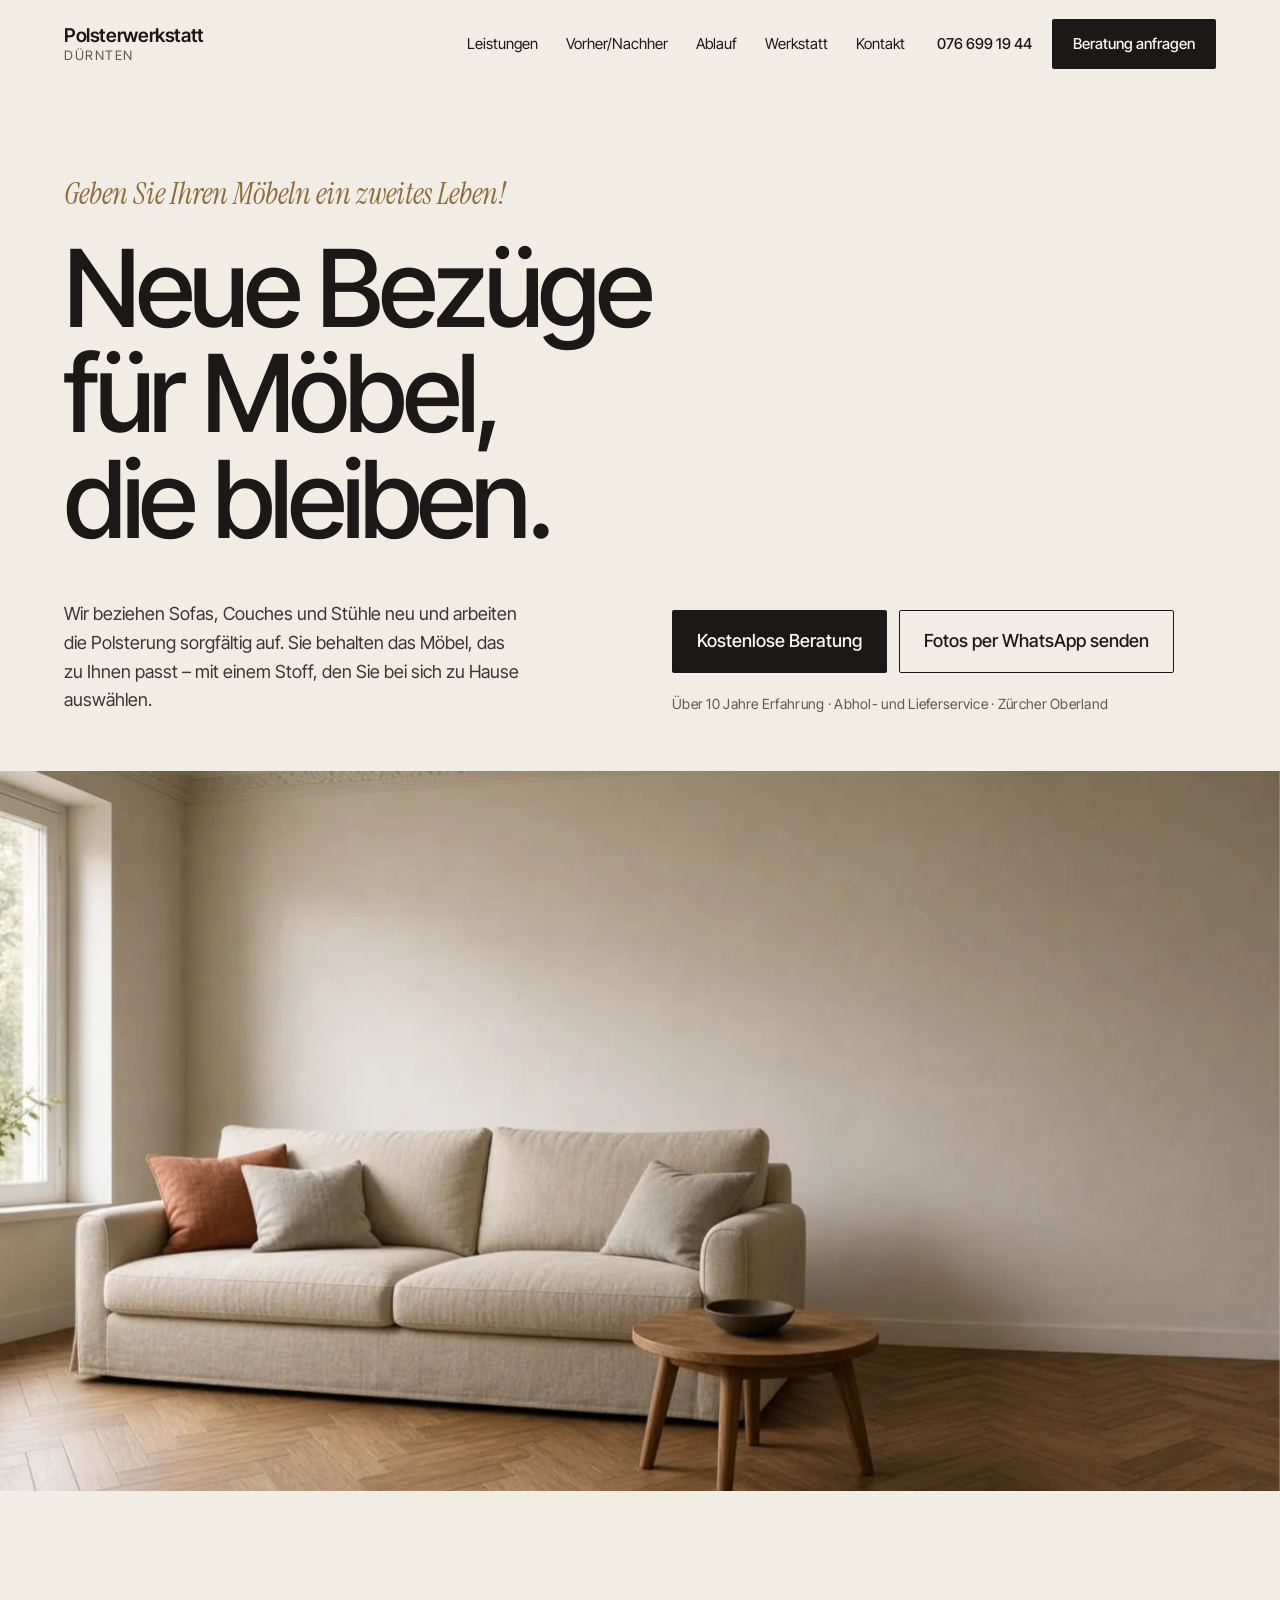
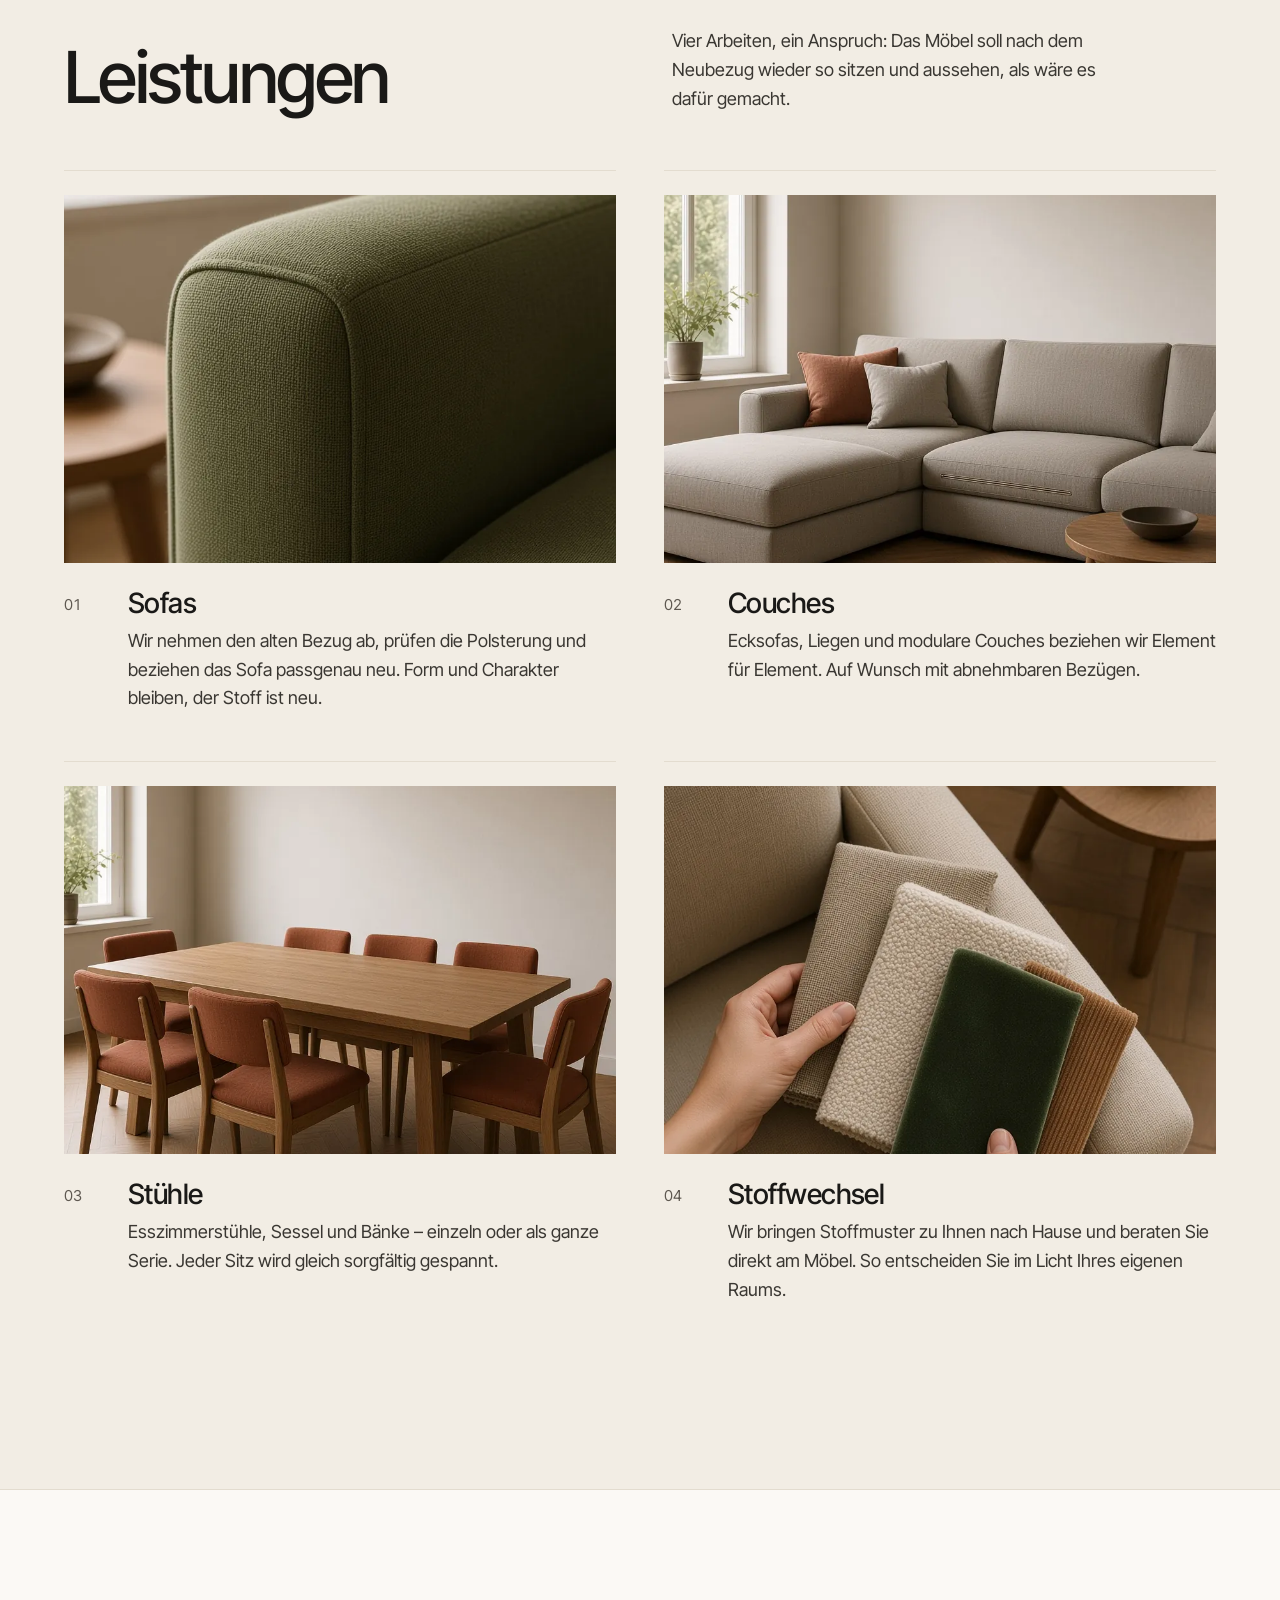
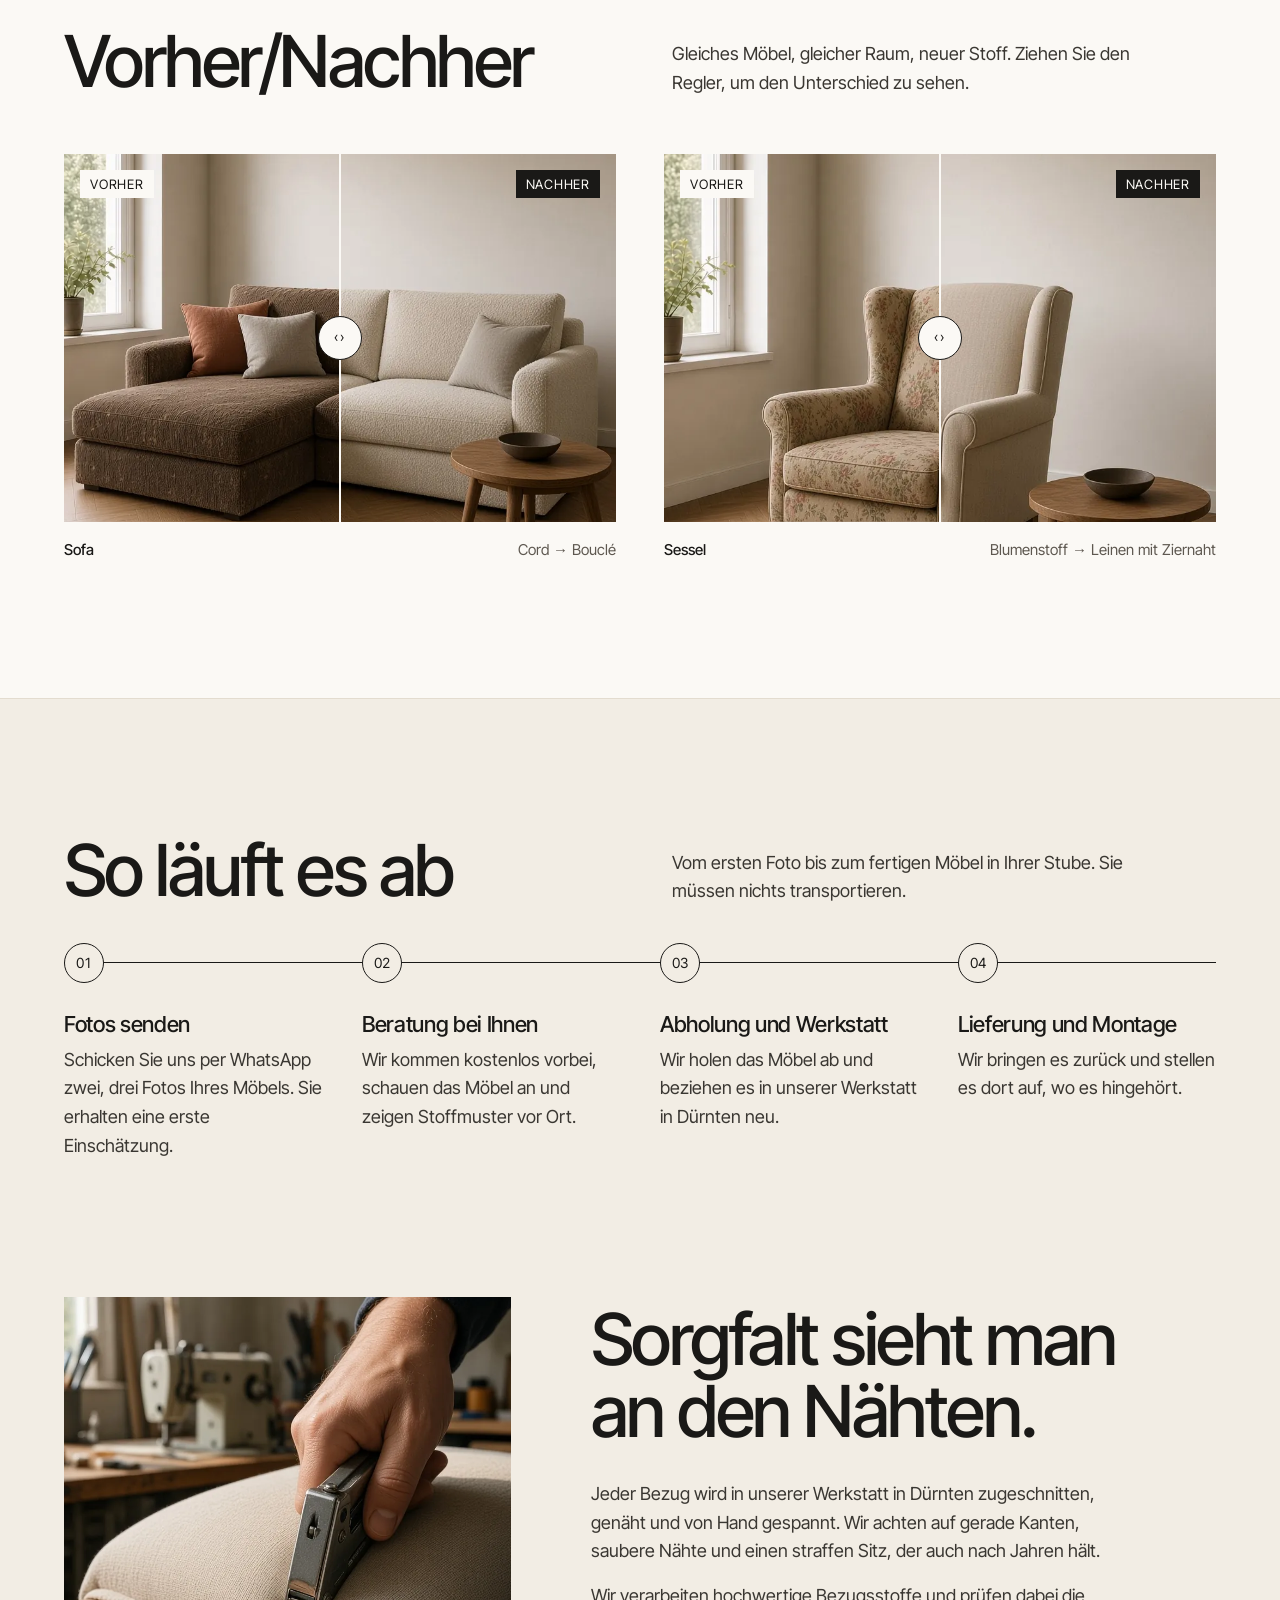
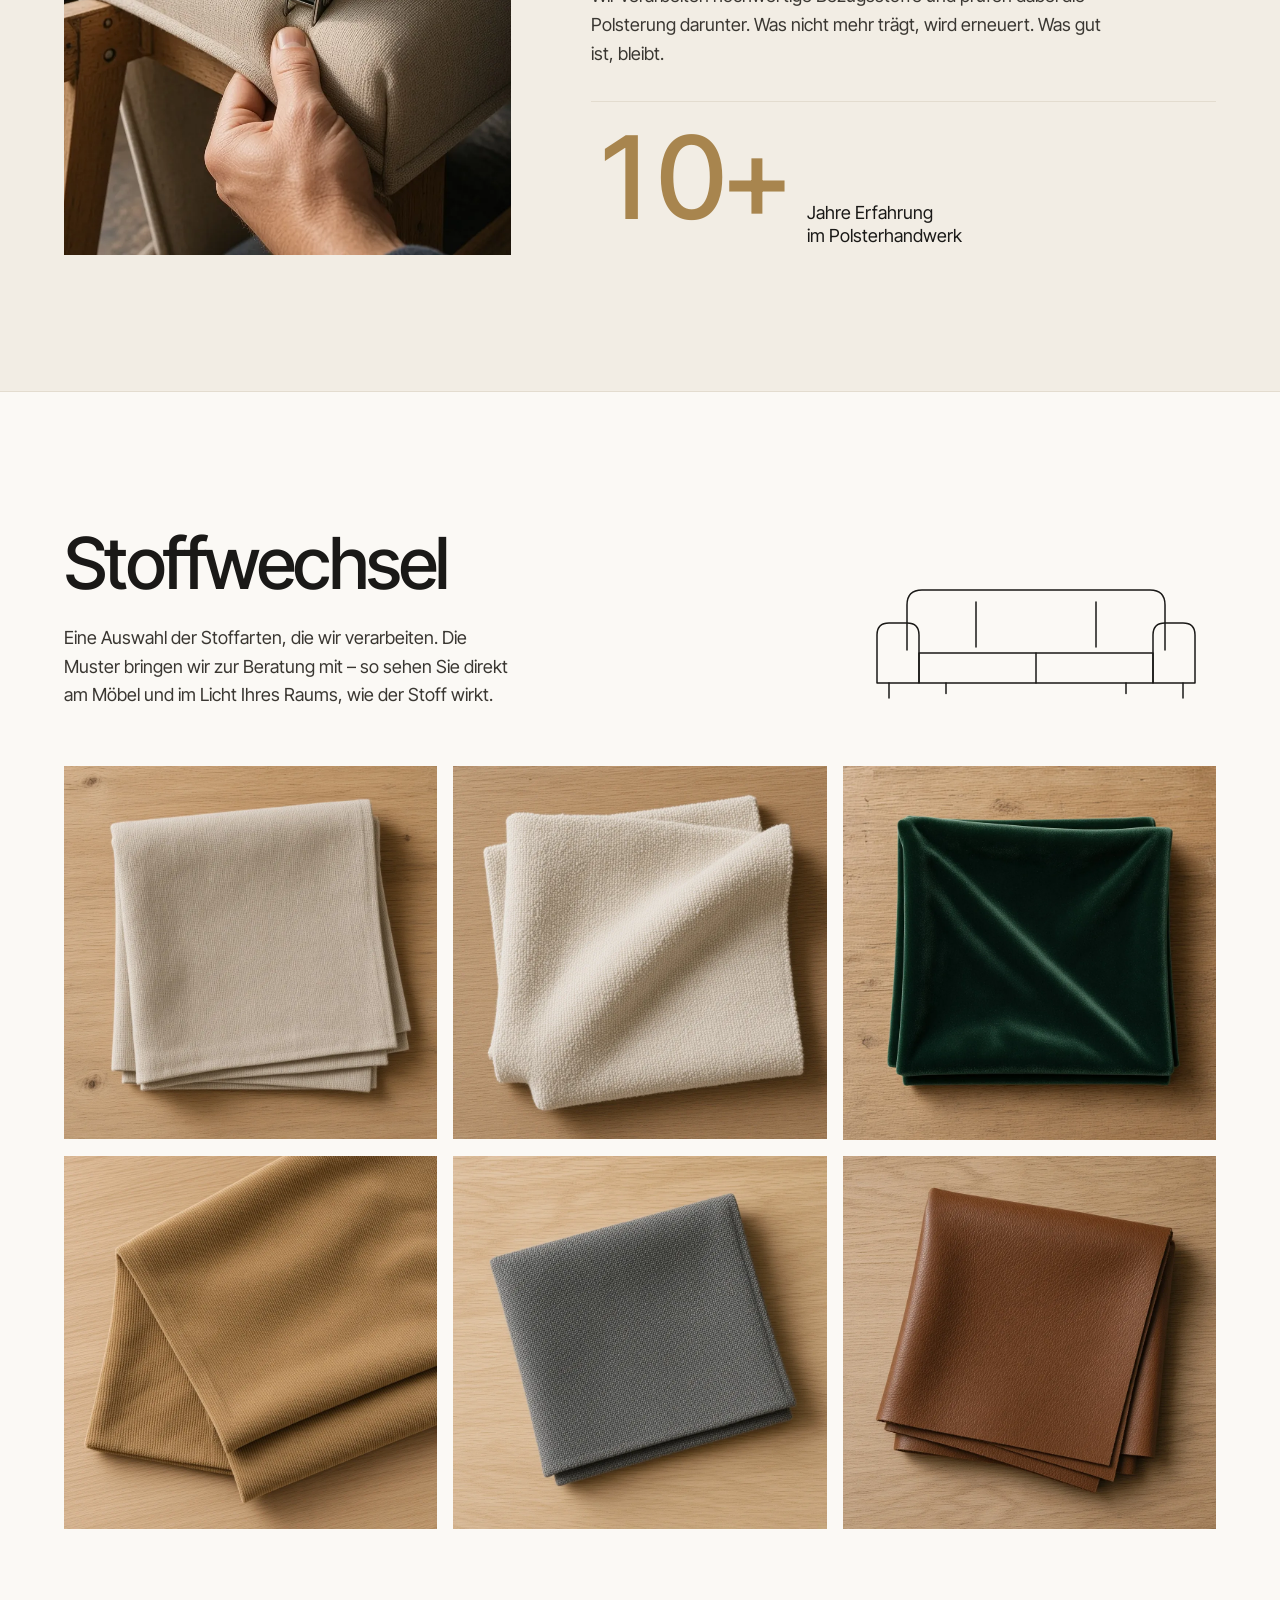
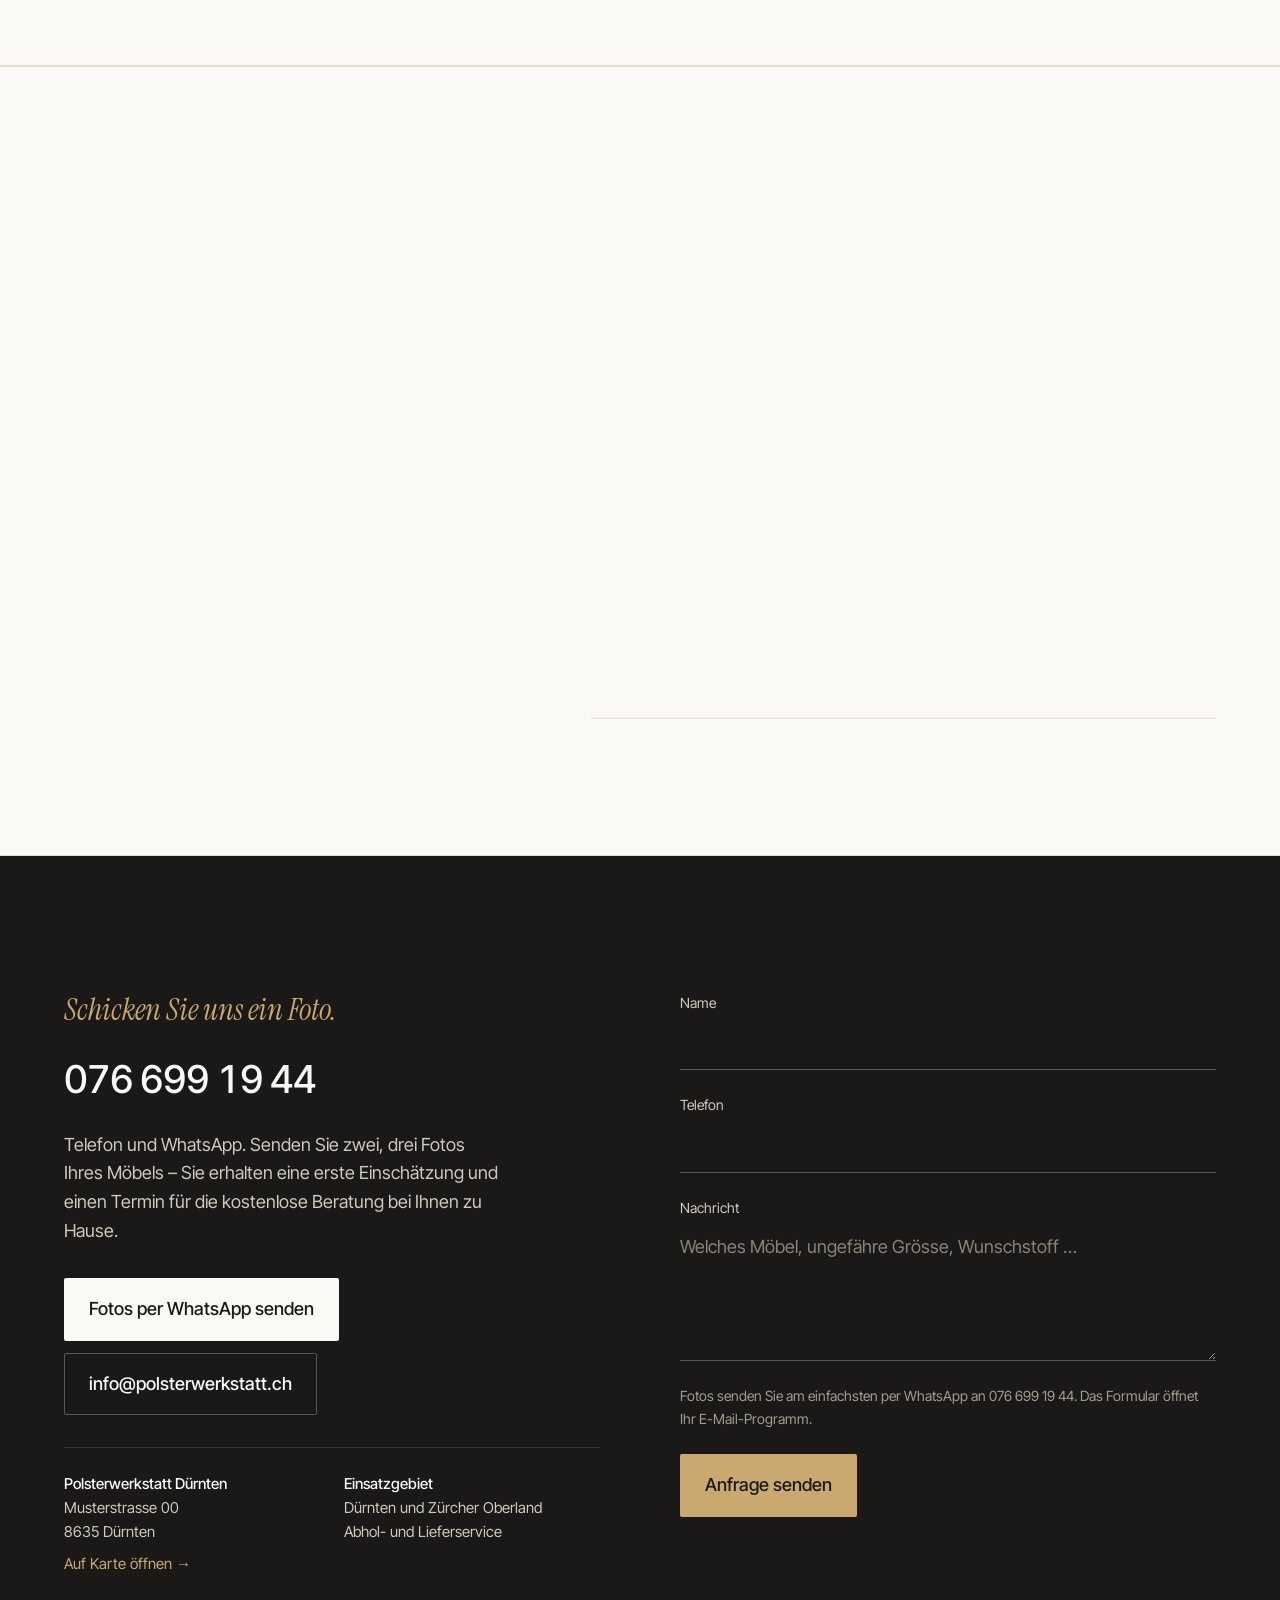
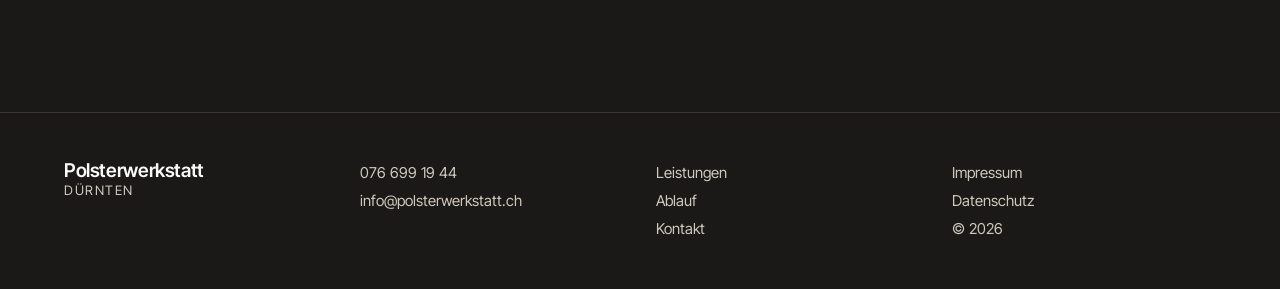
==== commit ba4c4b56: "Telefonnummer kleiner, passt einzeilig" ====
--- a/index.html
+++ b/index.html
@@ -179,7 +179,7 @@
   <div class="wrap kt">
     <div class="kt__l rv">
       <p class="claim claim--light">Schicken Sie uns ein Foto.</p>
-      <a href="tel:+41766991944" class="kt__tel" style="white-space:nowrap;font-size:clamp(28px,3.6vw,56px)">076 699 19 44</a>
+      <a href="tel:+41766991944" class="kt__tel" style="white-space:nowrap;font-size:clamp(26px,3vw,50px)">076 699 19 44</a>
       <p class="kt__p">Telefon und WhatsApp. Senden Sie zwei, drei Fotos Ihres Möbels – Sie erhalten eine erste Einschätzung und einen Termin für die kostenlose Beratung bei Ihnen zu Hause.</p>
       <div class="btns">
         <a href="https://wa.me/41766991944?text=Gr%C3%BCezi%2C%20ich%20m%C3%B6chte%20ein%20M%C3%B6bel%20neu%20beziehen%20lassen.%20Hier%20ein%20paar%20Fotos%3A" class="btn btn--light" data-magnet>Fotos per WhatsApp senden</a>
--- a/styles.css
+++ b/styles.css
@@ -191,7 +191,7 @@
 .kt{display:grid;gap:56px 80px}
 @media (min-width:1024px){.kt{grid-template-columns:1fr 1fr}}
 .kt__l{display:flex;flex-direction:column;gap:32px}
-.kt__tel{font-weight:500;font-size:clamp(30px,4vw,62px);line-height:1;letter-spacing:-0.03em;font-variant-numeric:tabular-nums;white-space:nowrap}
+.kt__tel{font-weight:500;font-size:clamp(26px,3vw,50px);line-height:1;letter-spacing:-0.03em;font-variant-numeric:tabular-nums;white-space:nowrap}
 .kt__tel:hover{color:var(--messing-hell)}
 .kt__p{max-width:44ch;color:#CFC8BC}
 .kt__info{display:grid;grid-template-columns:repeat(auto-fit,minmax(180px,1fr));gap:24px;border-top:1px solid #3A3732;padding-top:24px;font-size:15px;color:#CFC8BC}
